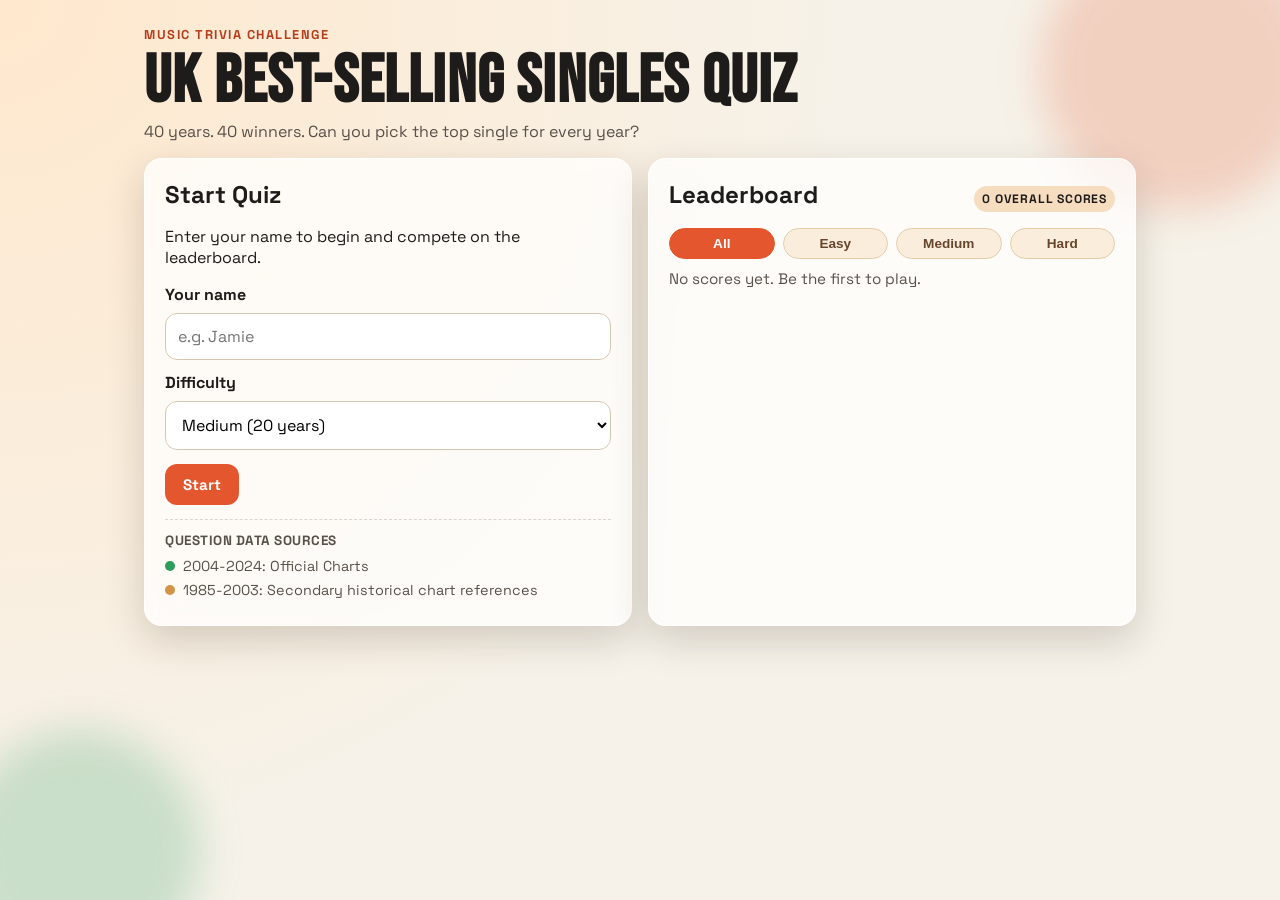
==== index.html @ 462d8816 "Initial UK singles quiz site" ====
<!DOCTYPE html>
<html lang="en">
<head>
  <meta charset="UTF-8">
  <meta name="viewport" content="width=device-width, initial-scale=1.0">
  <title>UK Singles Quiz</title>
  <link rel="preconnect" href="https://fonts.googleapis.com">
  <link rel="preconnect" href="https://fonts.gstatic.com" crossorigin>
  <link href="https://fonts.googleapis.com/css2?family=Bebas+Neue&family=Space+Grotesk:wght@400;500;700&display=swap" rel="stylesheet">
  <link rel="stylesheet" href="styles.css">
</head>
<body>
  <div class="bg-orb orb-a"></div>
  <div class="bg-orb orb-b"></div>

  <main class="app-shell">
    <section id="welcome-screen" class="panel active">
      <header class="hero">
        <p class="eyebrow">Music Trivia Challenge</p>
        <h1>UK Best-Selling Singles Quiz</h1>
        <p class="subtitle">40 years. 40 winners. Can you pick the top single for every year?</p>
      </header>

      <div class="welcome-grid">
        <article class="card start-card">
          <h2>Start Quiz</h2>
          <p>Enter your name to begin and compete on the leaderboard.</p>
          <form id="start-form" autocomplete="off">
            <label for="player-name">Your name</label>
            <input id="player-name" name="playerName" type="text" maxlength="24" placeholder="e.g. Jamie" required>
            <label for="difficulty-mode">Difficulty</label>
            <select id="difficulty-mode" name="difficultyMode" class="mode-select" required>
              <option value="easy">Easy (10 years)</option>
              <option value="medium" selected>Medium (20 years)</option>
              <option value="hard">Hard (40 years)</option>
            </select>
            <button type="submit" class="btn btn-primary">Start</button>
          </form>
          <div class="source-legend" aria-label="Dataset source legend">
            <p class="source-legend-title">Question Data Sources</p>
            <p class="source-legend-row"><span class="source-dot official"></span> 2004-2024: Official Charts</p>
            <p class="source-legend-row"><span class="source-dot secondary"></span> 1985-2003: Secondary historical chart references</p>
          </div>
        </article>

        <article class="card leaderboard-card">
          <div class="leaderboard-head">
            <h2>Leaderboard</h2>
            <span id="leaderboard-count" class="badge">0 scores</span>
          </div>
          <div class="mode-tabs" role="tablist" aria-label="Leaderboard difficulty">
            <button type="button" class="mode-tab active" data-mode="all" role="tab" aria-selected="true">All</button>
            <button type="button" class="mode-tab" data-mode="easy" role="tab" aria-selected="false">Easy</button>
            <button type="button" class="mode-tab" data-mode="medium" role="tab" aria-selected="false">Medium</button>
            <button type="button" class="mode-tab" data-mode="hard" role="tab" aria-selected="false">Hard</button>
          </div>
          <div id="leaderboard-empty" class="leaderboard-empty">No scores yet. Be the first to play.</div>
          <ol id="leaderboard-list" class="leaderboard-list" aria-live="polite"></ol>
        </article>
      </div>
    </section>

    <section id="quiz-screen" class="panel" aria-live="polite">
      <header class="quiz-head">
        <div>
          <p id="player-label" class="player-label"></p>
          <h2 id="question-title">Year</h2>
        </div>
        <div class="progress-wrap">
          <p id="progress-label">Question 1/40</p>
          <p id="score-label">Score: 0</p>
        </div>
      </header>

      <p class="question-prompt">Which single was the best-selling UK single this year?</p>
      <p id="question-source" class="question-source"></p>
      <div id="options-grid" class="options-grid"></div>

      <div class="quiz-controls">
        <button id="next-btn" class="btn btn-secondary" disabled>Next Year</button>
      </div>
    </section>

    <section id="result-screen" class="panel">
      <article class="card result-card">
        <p class="eyebrow">Final Score</p>
        <h2 id="result-title">Great run!</h2>
        <p id="result-score" class="result-score"></p>
        <p id="result-summary"></p>
        <div class="result-actions">
          <button id="play-again-btn" class="btn btn-primary">Play Again</button>
          <button id="home-btn" class="btn btn-secondary">Back to Welcome</button>
        </div>
      </article>
    </section>
  </main>

  <script src="data.js"></script>
  <script src="app.js"></script>
</body>
</html>
---- styles.css ----
:root {
  --bg-1: #f6f2e9;
  --bg-2: #ffe8cd;
  --ink: #1e1c1a;
  --ink-soft: #58514a;
  --card: rgba(255, 255, 255, 0.74);
  --card-edge: rgba(255, 255, 255, 0.85);
  --accent: #e4572e;
  --accent-deep: #b63d1c;
  --ok: #2a9d5b;
  --bad: #c53b28;
  --shadow: 0 14px 38px rgba(45, 28, 12, 0.18);
}

* {
  box-sizing: border-box;
}

body {
  margin: 0;
  font-family: "Space Grotesk", sans-serif;
  color: var(--ink);
  background: radial-gradient(circle at top left, var(--bg-2), var(--bg-1) 55%);
  min-height: 100vh;
  overflow-x: hidden;
}

.bg-orb {
  position: fixed;
  border-radius: 50%;
  filter: blur(20px);
  z-index: 0;
  pointer-events: none;
}

.orb-a {
  width: 280px;
  height: 280px;
  background: rgba(228, 87, 46, 0.22);
  top: -70px;
  right: -40px;
  animation: float-a 8s ease-in-out infinite;
}

.orb-b {
  width: 240px;
  height: 240px;
  background: rgba(42, 157, 91, 0.22);
  bottom: -70px;
  left: -40px;
  animation: float-b 10s ease-in-out infinite;
}

.app-shell {
  position: relative;
  z-index: 1;
  max-width: 1024px;
  margin: 0 auto;
  padding: 26px 16px 44px;
}

.panel {
  display: none;
  animation: rise-in 300ms ease;
}

.panel.active {
  display: block;
}

.hero h1 {
  margin: 8px 0 6px;
  font-family: "Bebas Neue", sans-serif;
  font-size: clamp(2.4rem, 7vw, 4.2rem);
  letter-spacing: 1.2px;
  line-height: 0.95;
}

.eyebrow {
  margin: 0;
  text-transform: uppercase;
  font-weight: 700;
  letter-spacing: 1.5px;
  color: var(--accent-deep);
  font-size: 0.8rem;
}

.subtitle {
  margin-top: 0;
  color: var(--ink-soft);
}

.welcome-grid {
  display: grid;
  grid-template-columns: 1fr 1fr;
  gap: 16px;
}

.card {
  background: var(--card);
  border: 1px solid var(--card-edge);
  border-radius: 18px;
  padding: 20px;
  box-shadow: var(--shadow);
  -webkit-backdrop-filter: blur(6px);
  backdrop-filter: blur(6px);
}

h2 {
  margin-top: 0;
  margin-bottom: 10px;
}

label {
  display: block;
  font-weight: 700;
  margin-bottom: 8px;
}

input[type="text"] {
  width: 100%;
  border: 1px solid #d8c7b0;
  border-radius: 12px;
  padding: 12px;
  font-size: 1rem;
  margin-bottom: 12px;
  font-family: inherit;
}

.mode-select {
  width: 100%;
  border: 1px solid #d8c7b0;
  border-radius: 12px;
  padding: 12px;
  font-size: 1rem;
  margin-bottom: 14px;
  font-family: inherit;
  background: #fff;
}

.source-legend {
  margin-top: 14px;
  padding-top: 12px;
  border-top: 1px dashed rgba(90, 75, 62, 0.22);
}

.source-legend-title {
  margin: 0 0 8px;
  font-size: 0.84rem;
  font-weight: 700;
  text-transform: uppercase;
  letter-spacing: 0.5px;
  color: var(--ink-soft);
}

.source-legend-row {
  margin: 0 0 6px;
  font-size: 0.9rem;
  color: var(--ink-soft);
  display: flex;
  align-items: center;
  gap: 8px;
}

.source-dot {
  width: 10px;
  height: 10px;
  border-radius: 50%;
  display: inline-block;
}

.source-dot.official {
  background: #2a9d5b;
}

.source-dot.secondary {
  background: #d29446;
}

.btn {
  border: none;
  border-radius: 12px;
  padding: 11px 18px;
  font-size: 0.95rem;
  font-weight: 700;
  font-family: inherit;
  cursor: pointer;
  transition: transform 120ms ease, filter 120ms ease;
}

.btn:hover {
  transform: translateY(-1px);
  filter: brightness(1.04);
}

.btn:disabled {
  opacity: 0.45;
  cursor: not-allowed;
  transform: none;
}

.btn-primary {
  background: var(--accent);
  color: #fff;
}

.btn-secondary {
  background: #d7c0a1;
  color: #2d241d;
}

.leaderboard-head {
  display: flex;
  justify-content: space-between;
  align-items: center;
  margin-bottom: 8px;
}

.badge {
  font-size: 0.76rem;
  font-weight: 700;
  text-transform: uppercase;
  letter-spacing: 0.8px;
  padding: 5px 8px;
  border-radius: 999px;
  background: #f6ddbf;
}

.leaderboard-list {
  margin: 0;
  padding-left: 20px;
  max-height: 360px;
  overflow: auto;
}

.mode-tabs {
  display: grid;
  grid-template-columns: repeat(4, 1fr);
  gap: 8px;
  margin-bottom: 10px;
}

.mode-tab {
  border: 1px solid #e3cda9;
  background: #faeddb;
  color: #67462d;
  border-radius: 999px;
  padding: 7px 8px;
  font-size: 0.85rem;
  font-weight: 700;
  cursor: pointer;
}

.mode-tab.active {
  background: var(--accent);
  color: #fff;
  border-color: var(--accent);
}

.leaderboard-list li {
  padding: 8px 4px;
  border-bottom: 1px dashed rgba(90, 75, 62, 0.22);
  display: flex;
  justify-content: space-between;
  gap: 8px;
}

.lb-name {
  font-weight: 700;
}

.lb-meta {
  color: var(--ink-soft);
  font-size: 0.88rem;
}

.leaderboard-empty {
  color: var(--ink-soft);
  font-size: 0.95rem;
}

.quiz-head {
  display: flex;
  justify-content: space-between;
  gap: 12px;
  align-items: flex-start;
}

.player-label {
  margin: 0;
  font-size: 0.88rem;
  color: var(--ink-soft);
}

.progress-wrap p {
  margin: 0;
  text-align: right;
}

#question-title {
  margin-top: 6px;
  font-family: "Bebas Neue", sans-serif;
  letter-spacing: 1px;
  font-size: clamp(2rem, 5vw, 3rem);
  line-height: 0.95;
}

.question-prompt {
  margin-top: 0;
  color: var(--ink-soft);
}

.question-source {
  display: inline-block;
  margin: 0 0 14px;
  padding: 6px 10px;
  border-radius: 999px;
  font-size: 0.78rem;
  font-weight: 700;
  letter-spacing: 0.4px;
  text-transform: uppercase;
}

.question-source.official {
  background: #dff5e8;
  color: #1f6f43;
}

.question-source.secondary {
  background: #f8ead7;
  color: #835723;
}

.options-grid {
  display: grid;
  grid-template-columns: repeat(2, 1fr);
  gap: 12px;
}

.option-btn {
  appearance: none;
  border: 1px solid #e8d5be;
  background: #fff;
  border-radius: 14px;
  padding: 0;
  text-align: left;
  cursor: pointer;
  overflow: hidden;
  box-shadow: 0 6px 18px rgba(62, 43, 26, 0.08);
  transition: transform 120ms ease, box-shadow 120ms ease;
}

.option-btn:hover {
  transform: translateY(-2px);
  box-shadow: 0 10px 22px rgba(62, 43, 26, 0.14);
}

.option-btn:disabled {
  cursor: default;
}

.option-cover {
  width: 100%;
  aspect-ratio: 1 / 1;
  object-fit: cover;
  display: block;
  background: linear-gradient(145deg, #eadcc8, #fdf7ee);
}

.option-body {
  padding: 10px 12px 12px;
}

.option-title {
  margin: 0 0 4px;
  font-weight: 700;
}

.option-artist {
  margin: 0;
  color: var(--ink-soft);
  font-size: 0.9rem;
}

.option-btn.correct {
  border-color: var(--ok);
  box-shadow: 0 0 0 2px rgba(42, 157, 91, 0.2);
}

.option-btn.wrong {
  border-color: var(--bad);
  box-shadow: 0 0 0 2px rgba(197, 59, 40, 0.16);
}

.quiz-controls {
  margin-top: 16px;
  display: flex;
  justify-content: flex-end;
}

.result-card {
  text-align: center;
}

.result-score {
  font-family: "Bebas Neue", sans-serif;
  font-size: clamp(2rem, 7vw, 4rem);
  margin: 8px 0;
  color: var(--accent-deep);
}

.result-actions {
  display: flex;
  justify-content: center;
  gap: 10px;
  flex-wrap: wrap;
}

@keyframes rise-in {
  from {
    opacity: 0;
    transform: translateY(10px);
  }
  to {
    opacity: 1;
    transform: translateY(0);
  }
}

@keyframes float-a {
  0%, 100% { transform: translateY(0); }
  50% { transform: translateY(18px); }
}

@keyframes float-b {
  0%, 100% { transform: translateY(0); }
  50% { transform: translateY(-14px); }
}

@media (max-width: 840px) {
  .welcome-grid {
    grid-template-columns: 1fr;
  }

  .options-grid {
    grid-template-columns: 1fr;
  }

  .quiz-head {
    flex-direction: column;
  }

  .progress-wrap p {
    text-align: left;
  }
}
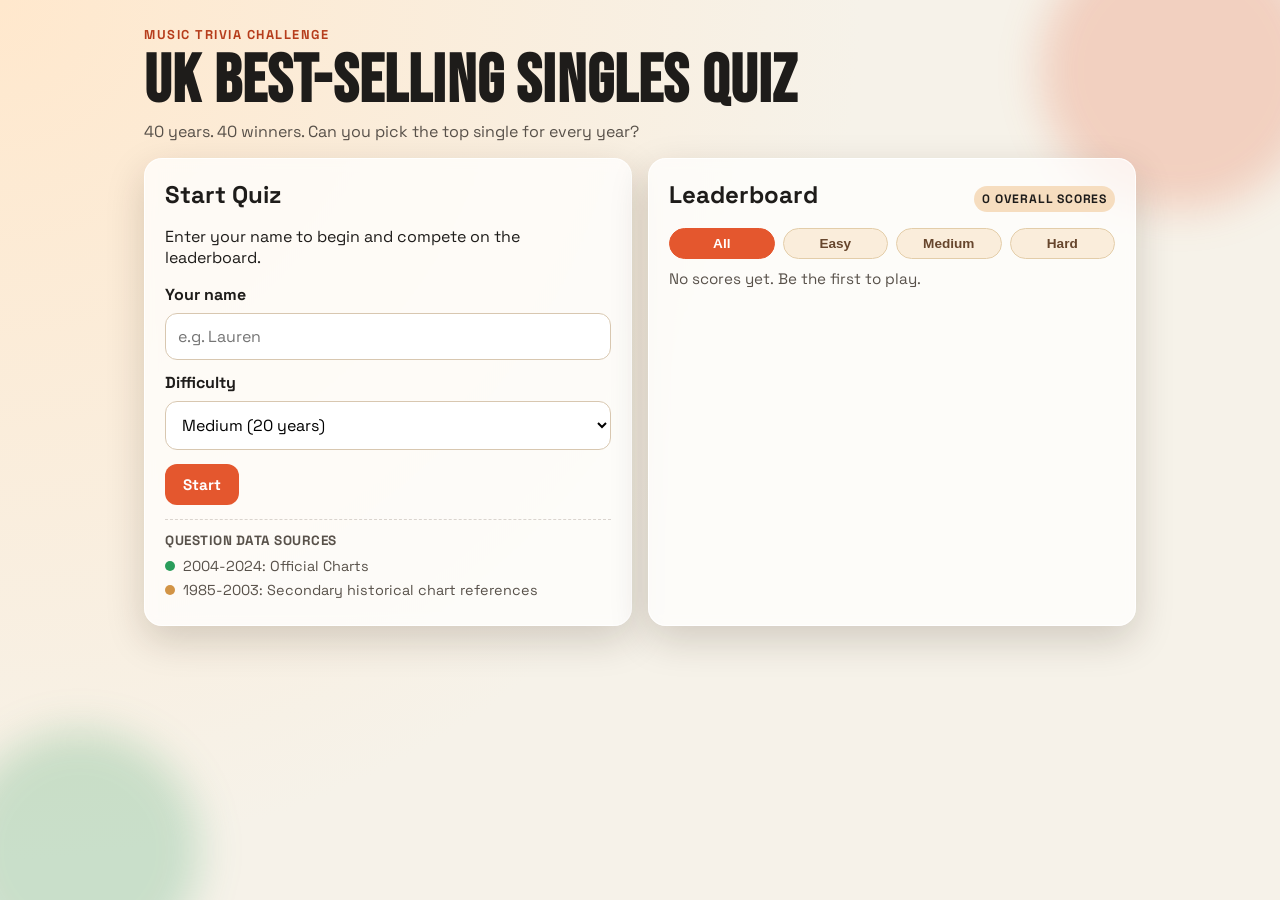
==== commit 21b21a1c: "Add files via upload" ====
--- a/index.html
+++ b/index.html
@@ -1,101 +1,99 @@
-<!DOCTYPE html>
-<html lang="en">
-<head>
-  <meta charset="UTF-8">
-  <meta name="viewport" content="width=device-width, initial-scale=1.0">
-  <title>UK Singles Quiz</title>
-  <link rel="preconnect" href="https://fonts.googleapis.com">
-  <link rel="preconnect" href="https://fonts.gstatic.com" crossorigin>
-  <link href="https://fonts.googleapis.com/css2?family=Bebas+Neue&family=Space+Grotesk:wght@400;500;700&display=swap" rel="stylesheet">
-  <link rel="stylesheet" href="styles.css">
-</head>
-<body>
-  <div class="bg-orb orb-a"></div>
-  <div class="bg-orb orb-b"></div>
-
-  <main class="app-shell">
-    <section id="welcome-screen" class="panel active">
-      <header class="hero">
-        <p class="eyebrow">Music Trivia Challenge</p>
-        <h1>UK Best-Selling Singles Quiz</h1>
-        <p class="subtitle">40 years. 40 winners. Can you pick the top single for every year?</p>
-      </header>
-
-      <div class="welcome-grid">
-        <article class="card start-card">
-          <h2>Start Quiz</h2>
-          <p>Enter your name to begin and compete on the leaderboard.</p>
-          <form id="start-form" autocomplete="off">
-            <label for="player-name">Your name</label>
-            <input id="player-name" name="playerName" type="text" maxlength="24" placeholder="e.g. Jamie" required>
-            <label for="difficulty-mode">Difficulty</label>
-            <select id="difficulty-mode" name="difficultyMode" class="mode-select" required>
-              <option value="easy">Easy (10 years)</option>
-              <option value="medium" selected>Medium (20 years)</option>
-              <option value="hard">Hard (40 years)</option>
-            </select>
-            <button type="submit" class="btn btn-primary">Start</button>
-          </form>
-          <div class="source-legend" aria-label="Dataset source legend">
-            <p class="source-legend-title">Question Data Sources</p>
-            <p class="source-legend-row"><span class="source-dot official"></span> 2004-2024: Official Charts</p>
-            <p class="source-legend-row"><span class="source-dot secondary"></span> 1985-2003: Secondary historical chart references</p>
-          </div>
-        </article>
-
-        <article class="card leaderboard-card">
-          <div class="leaderboard-head">
-            <h2>Leaderboard</h2>
-            <span id="leaderboard-count" class="badge">0 scores</span>
-          </div>
-          <div class="mode-tabs" role="tablist" aria-label="Leaderboard difficulty">
-            <button type="button" class="mode-tab active" data-mode="all" role="tab" aria-selected="true">All</button>
-            <button type="button" class="mode-tab" data-mode="easy" role="tab" aria-selected="false">Easy</button>
-            <button type="button" class="mode-tab" data-mode="medium" role="tab" aria-selected="false">Medium</button>
-            <button type="button" class="mode-tab" data-mode="hard" role="tab" aria-selected="false">Hard</button>
-          </div>
-          <div id="leaderboard-empty" class="leaderboard-empty">No scores yet. Be the first to play.</div>
-          <ol id="leaderboard-list" class="leaderboard-list" aria-live="polite"></ol>
-        </article>
-      </div>
-    </section>
-
-    <section id="quiz-screen" class="panel" aria-live="polite">
-      <header class="quiz-head">
-        <div>
-          <p id="player-label" class="player-label"></p>
-          <h2 id="question-title">Year</h2>
-        </div>
-        <div class="progress-wrap">
-          <p id="progress-label">Question 1/40</p>
-          <p id="score-label">Score: 0</p>
-        </div>
-      </header>
-
-      <p class="question-prompt">Which single was the best-selling UK single this year?</p>
-      <p id="question-source" class="question-source"></p>
-      <div id="options-grid" class="options-grid"></div>
-
-      <div class="quiz-controls">
-        <button id="next-btn" class="btn btn-secondary" disabled>Next Year</button>
-      </div>
-    </section>
-
-    <section id="result-screen" class="panel">
-      <article class="card result-card">
-        <p class="eyebrow">Final Score</p>
-        <h2 id="result-title">Great run!</h2>
-        <p id="result-score" class="result-score"></p>
-        <p id="result-summary"></p>
-        <div class="result-actions">
-          <button id="play-again-btn" class="btn btn-primary">Play Again</button>
-          <button id="home-btn" class="btn btn-secondary">Back to Welcome</button>
-        </div>
-      </article>
-    </section>
-  </main>
-
-  <script src="data.js"></script>
-  <script src="app.js"></script>
-</body>
-</html>
+<!DOCTYPE html>
+<html lang="en">
+<head>
+  <meta charset="UTF-8">
+  <meta name="viewport" content="width=device-width, initial-scale=1.0">
+  <title>UK Singles Quiz</title>
+  <link rel="preconnect" href="https://fonts.googleapis.com">
+  <link rel="preconnect" href="https://fonts.gstatic.com" crossorigin>
+  <link href="https://fonts.googleapis.com/css2?family=Bebas+Neue&family=Space+Grotesk:wght@400;500;700&display=swap" rel="stylesheet">
+  <link rel="stylesheet" href="styles.css">
+</head>
+<body>
+  <div class="bg-orb orb-a"></div>
+  <div class="bg-orb orb-b"></div>
+
+  <main class="app-shell">
+    <section id="welcome-screen" class="panel active">
+      <header class="hero">
+        <p class="eyebrow">Music Trivia Challenge</p>
+        <h1>UK Best-Selling Singles Quiz</h1>
+        <p class="subtitle">40 years. 40 winners. Can you pick the top single for every year?</p>
+      </header>
+
+      <div class="welcome-grid">
+        <article class="card start-card">
+          <h2>Start Quiz</h2>
+          <p>Enter your name to begin and compete on the leaderboard.</p>
+          <form id="start-form" autocomplete="off">
+            <label for="player-name">Your name</label>
+            <input id="player-name" name="playerName" type="text" maxlength="24" placeholder="e.g. Lauren" required>
+            <label for="difficulty-mode">Difficulty</label>
+            <select id="difficulty-mode" name="difficultyMode" class="mode-select" required>
+              <option value="easy">Easy (10 years)</option>
+              <option value="medium" selected>Medium (20 years)</option>
+              <option value="hard">Hard (40 years)</option>
+            </select>
+            <button type="submit" class="btn btn-primary">Start</button>
+          </form>
+          <div class="source-legend" aria-label="Dataset source legend">
+            <p class="source-legend-title">Question Data Sources</p>
+            <p class="source-legend-row"><span class="source-dot official"></span> 2004-2024: Official Charts</p>
+            <p class="source-legend-row"><span class="source-dot secondary"></span> 1985-2003: Secondary historical chart references</p>
+          </div>
+        </article>
+
+        <article class="card leaderboard-card">
+          <div class="leaderboard-head">
+            <h2>Leaderboard</h2>
+            <span id="leaderboard-count" class="badge">0 scores</span>
+          </div>
+          <div class="mode-tabs" role="tablist" aria-label="Leaderboard difficulty">
+            <button type="button" class="mode-tab active" data-mode="all" role="tab" aria-selected="true">All</button>
+            <button type="button" class="mode-tab" data-mode="easy" role="tab" aria-selected="false">Easy</button>
+            <button type="button" class="mode-tab" data-mode="medium" role="tab" aria-selected="false">Medium</button>
+            <button type="button" class="mode-tab" data-mode="hard" role="tab" aria-selected="false">Hard</button>
+          </div>
+          <div id="leaderboard-empty" class="leaderboard-empty">No scores yet. Be the first to play.</div>
+          <ol id="leaderboard-list" class="leaderboard-list" aria-live="polite"></ol>
+        </article>
+      </div>
+    </section>
+
+    <section id="quiz-screen" class="panel" aria-live="polite">
+      <header class="quiz-head">
+        <p id="player-label" class="player-label"></p>
+        <p id="progress-label" class="progress-label">Question 1/40</p>
+      </header>
+
+      <div class="year-block">
+        <h2 id="question-title">Year</h2>
+        <div class="news-panel">
+          <span class="news-label">Headline</span>
+          <p id="question-news" class="question-news"></p>
+        </div>
+      </div>
+
+      <p class="question-prompt">Which single was the best-selling UK single this year?</p>
+      <p id="question-source" class="question-source"></p>
+      <div id="options-grid" class="options-grid"></div>
+    </section>
+
+    <section id="result-screen" class="panel">
+      <article class="card result-card">
+        <p class="eyebrow">Final Score</p>
+        <h2 id="result-title">Great run!</h2>
+        <p id="result-score" class="result-score"></p>
+        <p id="result-summary"></p>
+        <div class="result-actions">
+          <button id="play-again-btn" class="btn btn-primary">Play Again</button>
+          <button id="home-btn" class="btn btn-secondary">View Leaderboard</button>
+        </div>
+      </article>
+    </section>
+  </main>
+
+  <script src="data.js"></script>
+  <script src="app.js"></script>
+</body>
+</html>
--- a/styles.css
+++ b/styles.css
@@ -1,456 +1,501 @@
-:root {
-  --bg-1: #f6f2e9;
-  --bg-2: #ffe8cd;
-  --ink: #1e1c1a;
-  --ink-soft: #58514a;
-  --card: rgba(255, 255, 255, 0.74);
-  --card-edge: rgba(255, 255, 255, 0.85);
-  --accent: #e4572e;
-  --accent-deep: #b63d1c;
-  --ok: #2a9d5b;
-  --bad: #c53b28;
-  --shadow: 0 14px 38px rgba(45, 28, 12, 0.18);
-}
-
-* {
-  box-sizing: border-box;
-}
-
-body {
-  margin: 0;
-  font-family: "Space Grotesk", sans-serif;
-  color: var(--ink);
-  background: radial-gradient(circle at top left, var(--bg-2), var(--bg-1) 55%);
-  min-height: 100vh;
-  overflow-x: hidden;
-}
-
-.bg-orb {
-  position: fixed;
-  border-radius: 50%;
-  filter: blur(20px);
-  z-index: 0;
-  pointer-events: none;
-}
-
-.orb-a {
-  width: 280px;
-  height: 280px;
-  background: rgba(228, 87, 46, 0.22);
-  top: -70px;
-  right: -40px;
-  animation: float-a 8s ease-in-out infinite;
-}
-
-.orb-b {
-  width: 240px;
-  height: 240px;
-  background: rgba(42, 157, 91, 0.22);
-  bottom: -70px;
-  left: -40px;
-  animation: float-b 10s ease-in-out infinite;
-}
-
-.app-shell {
-  position: relative;
-  z-index: 1;
-  max-width: 1024px;
-  margin: 0 auto;
-  padding: 26px 16px 44px;
-}
-
-.panel {
-  display: none;
-  animation: rise-in 300ms ease;
-}
-
-.panel.active {
-  display: block;
-}
-
-.hero h1 {
-  margin: 8px 0 6px;
-  font-family: "Bebas Neue", sans-serif;
-  font-size: clamp(2.4rem, 7vw, 4.2rem);
-  letter-spacing: 1.2px;
-  line-height: 0.95;
-}
-
-.eyebrow {
-  margin: 0;
-  text-transform: uppercase;
-  font-weight: 700;
-  letter-spacing: 1.5px;
-  color: var(--accent-deep);
-  font-size: 0.8rem;
-}
-
-.subtitle {
-  margin-top: 0;
-  color: var(--ink-soft);
-}
-
-.welcome-grid {
-  display: grid;
-  grid-template-columns: 1fr 1fr;
-  gap: 16px;
-}
-
-.card {
-  background: var(--card);
-  border: 1px solid var(--card-edge);
-  border-radius: 18px;
-  padding: 20px;
-  box-shadow: var(--shadow);
-  -webkit-backdrop-filter: blur(6px);
-  backdrop-filter: blur(6px);
-}
-
-h2 {
-  margin-top: 0;
-  margin-bottom: 10px;
-}
-
-label {
-  display: block;
-  font-weight: 700;
-  margin-bottom: 8px;
-}
-
-input[type="text"] {
-  width: 100%;
-  border: 1px solid #d8c7b0;
-  border-radius: 12px;
-  padding: 12px;
-  font-size: 1rem;
-  margin-bottom: 12px;
-  font-family: inherit;
-}
-
-.mode-select {
-  width: 100%;
-  border: 1px solid #d8c7b0;
-  border-radius: 12px;
-  padding: 12px;
-  font-size: 1rem;
-  margin-bottom: 14px;
-  font-family: inherit;
-  background: #fff;
-}
-
-.source-legend {
-  margin-top: 14px;
-  padding-top: 12px;
-  border-top: 1px dashed rgba(90, 75, 62, 0.22);
-}
-
-.source-legend-title {
-  margin: 0 0 8px;
-  font-size: 0.84rem;
-  font-weight: 700;
-  text-transform: uppercase;
-  letter-spacing: 0.5px;
-  color: var(--ink-soft);
-}
-
-.source-legend-row {
-  margin: 0 0 6px;
-  font-size: 0.9rem;
-  color: var(--ink-soft);
-  display: flex;
-  align-items: center;
-  gap: 8px;
-}
-
-.source-dot {
-  width: 10px;
-  height: 10px;
-  border-radius: 50%;
-  display: inline-block;
-}
-
-.source-dot.official {
-  background: #2a9d5b;
-}
-
-.source-dot.secondary {
-  background: #d29446;
-}
-
-.btn {
-  border: none;
-  border-radius: 12px;
-  padding: 11px 18px;
-  font-size: 0.95rem;
-  font-weight: 700;
-  font-family: inherit;
-  cursor: pointer;
-  transition: transform 120ms ease, filter 120ms ease;
-}
-
-.btn:hover {
-  transform: translateY(-1px);
-  filter: brightness(1.04);
-}
-
-.btn:disabled {
-  opacity: 0.45;
-  cursor: not-allowed;
-  transform: none;
-}
-
-.btn-primary {
-  background: var(--accent);
-  color: #fff;
-}
-
-.btn-secondary {
-  background: #d7c0a1;
-  color: #2d241d;
-}
-
-.leaderboard-head {
-  display: flex;
-  justify-content: space-between;
-  align-items: center;
-  margin-bottom: 8px;
-}
-
-.badge {
-  font-size: 0.76rem;
-  font-weight: 700;
-  text-transform: uppercase;
-  letter-spacing: 0.8px;
-  padding: 5px 8px;
-  border-radius: 999px;
-  background: #f6ddbf;
-}
-
-.leaderboard-list {
-  margin: 0;
-  padding-left: 20px;
-  max-height: 360px;
-  overflow: auto;
-}
-
-.mode-tabs {
-  display: grid;
-  grid-template-columns: repeat(4, 1fr);
-  gap: 8px;
-  margin-bottom: 10px;
-}
-
-.mode-tab {
-  border: 1px solid #e3cda9;
-  background: #faeddb;
-  color: #67462d;
-  border-radius: 999px;
-  padding: 7px 8px;
-  font-size: 0.85rem;
-  font-weight: 700;
-  cursor: pointer;
-}
-
-.mode-tab.active {
-  background: var(--accent);
-  color: #fff;
-  border-color: var(--accent);
-}
-
-.leaderboard-list li {
-  padding: 8px 4px;
-  border-bottom: 1px dashed rgba(90, 75, 62, 0.22);
-  display: flex;
-  justify-content: space-between;
-  gap: 8px;
-}
-
-.lb-name {
-  font-weight: 700;
-}
-
-.lb-meta {
-  color: var(--ink-soft);
-  font-size: 0.88rem;
-}
-
-.leaderboard-empty {
-  color: var(--ink-soft);
-  font-size: 0.95rem;
-}
-
-.quiz-head {
-  display: flex;
-  justify-content: space-between;
-  gap: 12px;
-  align-items: flex-start;
-}
-
-.player-label {
-  margin: 0;
-  font-size: 0.88rem;
-  color: var(--ink-soft);
-}
-
-.progress-wrap p {
-  margin: 0;
-  text-align: right;
-}
-
-#question-title {
-  margin-top: 6px;
-  font-family: "Bebas Neue", sans-serif;
-  letter-spacing: 1px;
-  font-size: clamp(2rem, 5vw, 3rem);
-  line-height: 0.95;
-}
-
-.question-prompt {
-  margin-top: 0;
-  color: var(--ink-soft);
-}
-
-.question-source {
-  display: inline-block;
-  margin: 0 0 14px;
-  padding: 6px 10px;
-  border-radius: 999px;
-  font-size: 0.78rem;
-  font-weight: 700;
-  letter-spacing: 0.4px;
-  text-transform: uppercase;
-}
-
-.question-source.official {
-  background: #dff5e8;
-  color: #1f6f43;
-}
-
-.question-source.secondary {
-  background: #f8ead7;
-  color: #835723;
-}
-
-.options-grid {
-  display: grid;
-  grid-template-columns: repeat(2, 1fr);
-  gap: 12px;
-}
-
-.option-btn {
-  appearance: none;
-  border: 1px solid #e8d5be;
-  background: #fff;
-  border-radius: 14px;
-  padding: 0;
-  text-align: left;
-  cursor: pointer;
-  overflow: hidden;
-  box-shadow: 0 6px 18px rgba(62, 43, 26, 0.08);
-  transition: transform 120ms ease, box-shadow 120ms ease;
-}
-
-.option-btn:hover {
-  transform: translateY(-2px);
-  box-shadow: 0 10px 22px rgba(62, 43, 26, 0.14);
-}
-
-.option-btn:disabled {
-  cursor: default;
-}
-
-.option-cover {
-  width: 100%;
-  aspect-ratio: 1 / 1;
-  object-fit: cover;
-  display: block;
-  background: linear-gradient(145deg, #eadcc8, #fdf7ee);
-}
-
-.option-body {
-  padding: 10px 12px 12px;
-}
-
-.option-title {
-  margin: 0 0 4px;
-  font-weight: 700;
-}
-
-.option-artist {
-  margin: 0;
-  color: var(--ink-soft);
-  font-size: 0.9rem;
-}
-
-.option-btn.correct {
-  border-color: var(--ok);
-  box-shadow: 0 0 0 2px rgba(42, 157, 91, 0.2);
-}
-
-.option-btn.wrong {
-  border-color: var(--bad);
-  box-shadow: 0 0 0 2px rgba(197, 59, 40, 0.16);
-}
-
-.quiz-controls {
-  margin-top: 16px;
-  display: flex;
-  justify-content: flex-end;
-}
-
-.result-card {
-  text-align: center;
-}
-
-.result-score {
-  font-family: "Bebas Neue", sans-serif;
-  font-size: clamp(2rem, 7vw, 4rem);
-  margin: 8px 0;
-  color: var(--accent-deep);
-}
-
-.result-actions {
-  display: flex;
-  justify-content: center;
-  gap: 10px;
-  flex-wrap: wrap;
-}
-
-@keyframes rise-in {
-  from {
-    opacity: 0;
-    transform: translateY(10px);
-  }
-  to {
-    opacity: 1;
-    transform: translateY(0);
-  }
-}
-
-@keyframes float-a {
-  0%, 100% { transform: translateY(0); }
-  50% { transform: translateY(18px); }
-}
-
-@keyframes float-b {
-  0%, 100% { transform: translateY(0); }
-  50% { transform: translateY(-14px); }
-}
-
-@media (max-width: 840px) {
-  .welcome-grid {
-    grid-template-columns: 1fr;
-  }
-
-  .options-grid {
-    grid-template-columns: 1fr;
-  }
-
-  .quiz-head {
-    flex-direction: column;
-  }
-
-  .progress-wrap p {
-    text-align: left;
-  }
-}
+:root {
+  --bg-1: #f6f2e9;
+  --bg-2: #ffe8cd;
+  --ink: #1e1c1a;
+  --ink-soft: #58514a;
+  --card: rgba(255, 255, 255, 0.74);
+  --card-edge: rgba(255, 255, 255, 0.85);
+  --accent: #e4572e;
+  --accent-deep: #b63d1c;
+  --ok: #2a9d5b;
+  --bad: #c53b28;
+  --shadow: 0 14px 38px rgba(45, 28, 12, 0.18);
+}
+
+* {
+  box-sizing: border-box;
+}
+
+body {
+  margin: 0;
+  font-family: "Space Grotesk", sans-serif;
+  color: var(--ink);
+  background: radial-gradient(circle at top left, var(--bg-2), var(--bg-1) 55%);
+  min-height: 100vh;
+  overflow-x: hidden;
+}
+
+.bg-orb {
+  position: fixed;
+  border-radius: 50%;
+  filter: blur(20px);
+  z-index: 0;
+  pointer-events: none;
+}
+
+.orb-a {
+  width: 280px;
+  height: 280px;
+  background: rgba(228, 87, 46, 0.22);
+  top: -70px;
+  right: -40px;
+  animation: float-a 8s ease-in-out infinite;
+}
+
+.orb-b {
+  width: 240px;
+  height: 240px;
+  background: rgba(42, 157, 91, 0.22);
+  bottom: -70px;
+  left: -40px;
+  animation: float-b 10s ease-in-out infinite;
+}
+
+.app-shell {
+  position: relative;
+  z-index: 1;
+  max-width: 1024px;
+  margin: 0 auto;
+  padding: 26px 16px 44px;
+}
+
+.panel {
+  display: none;
+  animation: rise-in 300ms ease;
+}
+
+.panel.active {
+  display: block;
+}
+
+.hero h1 {
+  margin: 8px 0 6px;
+  font-family: "Bebas Neue", sans-serif;
+  font-size: clamp(2.4rem, 7vw, 4.2rem);
+  letter-spacing: 1.2px;
+  line-height: 0.95;
+}
+
+.eyebrow {
+  margin: 0;
+  text-transform: uppercase;
+  font-weight: 700;
+  letter-spacing: 1.5px;
+  color: var(--accent-deep);
+  font-size: 0.8rem;
+}
+
+.subtitle {
+  margin-top: 0;
+  color: var(--ink-soft);
+}
+
+.welcome-grid {
+  display: grid;
+  grid-template-columns: 1fr 1fr;
+  gap: 16px;
+}
+
+.card {
+  background: var(--card);
+  border: 1px solid var(--card-edge);
+  border-radius: 18px;
+  padding: 20px;
+  box-shadow: var(--shadow);
+  -webkit-backdrop-filter: blur(6px);
+  backdrop-filter: blur(6px);
+}
+
+h2 {
+  margin-top: 0;
+  margin-bottom: 10px;
+}
+
+label {
+  display: block;
+  font-weight: 700;
+  margin-bottom: 8px;
+}
+
+input[type="text"] {
+  width: 100%;
+  border: 1px solid #d8c7b0;
+  border-radius: 12px;
+  padding: 12px;
+  font-size: 1rem;
+  margin-bottom: 12px;
+  font-family: inherit;
+}
+
+.mode-select {
+  width: 100%;
+  border: 1px solid #d8c7b0;
+  border-radius: 12px;
+  padding: 12px;
+  font-size: 1rem;
+  margin-bottom: 14px;
+  font-family: inherit;
+  background: #fff;
+}
+
+.source-legend {
+  margin-top: 14px;
+  padding-top: 12px;
+  border-top: 1px dashed rgba(90, 75, 62, 0.22);
+}
+
+.source-legend-title {
+  margin: 0 0 8px;
+  font-size: 0.84rem;
+  font-weight: 700;
+  text-transform: uppercase;
+  letter-spacing: 0.5px;
+  color: var(--ink-soft);
+}
+
+.source-legend-row {
+  margin: 0 0 6px;
+  font-size: 0.9rem;
+  color: var(--ink-soft);
+  display: flex;
+  align-items: center;
+  gap: 8px;
+}
+
+.source-dot {
+  width: 10px;
+  height: 10px;
+  border-radius: 50%;
+  display: inline-block;
+}
+
+.source-dot.official {
+  background: #2a9d5b;
+}
+
+.source-dot.secondary {
+  background: #d29446;
+}
+
+.btn {
+  border: none;
+  border-radius: 12px;
+  padding: 11px 18px;
+  font-size: 0.95rem;
+  font-weight: 700;
+  font-family: inherit;
+  cursor: pointer;
+  transition: transform 120ms ease, filter 120ms ease;
+}
+
+.btn:hover {
+  transform: translateY(-1px);
+  filter: brightness(1.04);
+}
+
+.btn:disabled {
+  opacity: 0.45;
+  cursor: not-allowed;
+  transform: none;
+}
+
+.btn-primary {
+  background: var(--accent);
+  color: #fff;
+}
+
+.btn-secondary {
+  background: #d7c0a1;
+  color: #2d241d;
+}
+
+.leaderboard-head {
+  display: flex;
+  justify-content: space-between;
+  align-items: center;
+  margin-bottom: 8px;
+}
+
+.badge {
+  font-size: 0.76rem;
+  font-weight: 700;
+  text-transform: uppercase;
+  letter-spacing: 0.8px;
+  padding: 5px 8px;
+  border-radius: 999px;
+  background: #f6ddbf;
+}
+
+.leaderboard-list {
+  margin: 0;
+  padding-left: 20px;
+  max-height: 360px;
+  overflow: auto;
+}
+
+.mode-tabs {
+  display: grid;
+  grid-template-columns: repeat(4, 1fr);
+  gap: 8px;
+  margin-bottom: 10px;
+}
+
+.mode-tab {
+  border: 1px solid #e3cda9;
+  background: #faeddb;
+  color: #67462d;
+  border-radius: 999px;
+  padding: 7px 8px;
+  font-size: 0.85rem;
+  font-weight: 700;
+  cursor: pointer;
+}
+
+.mode-tab.active {
+  background: var(--accent);
+  color: #fff;
+  border-color: var(--accent);
+}
+
+.leaderboard-list li {
+  padding: 8px 4px;
+  border-bottom: 1px dashed rgba(90, 75, 62, 0.22);
+  display: flex;
+  justify-content: space-between;
+  gap: 8px;
+}
+
+.lb-name {
+  font-weight: 700;
+}
+
+.lb-meta {
+  color: var(--ink-soft);
+  font-size: 0.88rem;
+}
+
+.leaderboard-empty {
+  color: var(--ink-soft);
+  font-size: 0.95rem;
+}
+
+.quiz-head {
+  display: flex;
+  justify-content: space-between;
+  align-items: baseline;
+  gap: 12px;
+  margin-bottom: 4px;
+}
+
+.player-label {
+  margin: 0;
+  font-size: 0.88rem;
+  color: var(--ink-soft);
+}
+
+.progress-label {
+  margin: 0;
+  font-size: 0.88rem;
+  font-weight: 700;
+  color: var(--ink-soft);
+  white-space: nowrap;
+}
+
+.year-block {
+  margin: 8px 0 12px;
+}
+
+#question-title {
+  margin: 0 0 6px;
+  font-family: "Bebas Neue", sans-serif;
+  letter-spacing: 2px;
+  font-size: clamp(4rem, 14vw, 7rem);
+  line-height: 0.9;
+  color: var(--accent-deep);
+}
+
+.news-panel {
+  background: var(--card);
+  border: 1px solid var(--card-edge);
+  border-radius: 12px;
+  padding: 10px 14px 12px;
+  box-shadow: 0 4px 14px rgba(45, 28, 12, 0.1);
+  -webkit-backdrop-filter: blur(6px);
+  backdrop-filter: blur(6px);
+  margin-bottom: 4px;
+}
+
+.news-label {
+  display: block;
+  font-weight: 700;
+  font-size: 0.7rem;
+  text-transform: uppercase;
+  letter-spacing: 1.5px;
+  color: var(--accent-deep);
+  margin-bottom: 4px;
+}
+
+.question-news {
+  margin: 0;
+  font-size: 0.95rem;
+  font-style: italic;
+  color: var(--ink);
+  line-height: 1.4;
+}
+
+.question-prompt {
+  margin-top: 0;
+  color: var(--ink-soft);
+}
+
+.question-source {
+  display: inline-block;
+  margin: 0 0 14px;
+  padding: 6px 10px;
+  border-radius: 999px;
+  font-size: 0.78rem;
+  font-weight: 700;
+  letter-spacing: 0.4px;
+  text-transform: uppercase;
+}
+
+.question-source.official {
+  background: #dff5e8;
+  color: #1f6f43;
+}
+
+.question-source.secondary {
+  background: #f8ead7;
+  color: #835723;
+}
+
+.options-grid {
+  display: grid;
+  grid-template-columns: repeat(2, 1fr);
+  gap: 12px;
+}
+
+.option-btn {
+  appearance: none;
+  border: 1px solid #e8d5be;
+  background: #fff;
+  border-radius: 14px;
+  padding: 0;
+  text-align: left;
+  cursor: pointer;
+  overflow: hidden;
+  display: flex;
+  align-items: stretch;
+  box-shadow: 0 6px 18px rgba(62, 43, 26, 0.08);
+  transition: transform 120ms ease, box-shadow 120ms ease;
+}
+
+.option-btn:hover {
+  transform: translateY(-2px);
+  box-shadow: 0 10px 22px rgba(62, 43, 26, 0.14);
+}
+
+.option-btn:disabled {
+  cursor: default;
+}
+
+.option-cover {
+  width: 92px;
+  min-width: 92px;
+  height: 92px;
+  object-fit: cover;
+  display: block;
+  flex-shrink: 0;
+  background: linear-gradient(145deg, #eadcc8, #fdf7ee);
+}
+
+.option-body {
+  padding: 12px 16px;
+  display: flex;
+  flex-direction: column;
+  justify-content: center;
+  flex: 1;
+  min-width: 0;
+}
+
+.option-title {
+  margin: 0 0 5px;
+  font-weight: 700;
+  font-size: 1.1rem;
+  line-height: 1.25;
+}
+
+.option-artist {
+  margin: 0;
+  color: var(--ink-soft);
+  font-size: 1rem;
+  line-height: 1.3;
+}
+
+.option-btn.correct {
+  border-color: var(--ok);
+  box-shadow: 0 0 0 2px rgba(42, 157, 91, 0.2);
+}
+
+.option-btn.wrong {
+  border-color: var(--bad);
+  box-shadow: 0 0 0 2px rgba(197, 59, 40, 0.16);
+}
+
+
+.result-card {
+  text-align: center;
+}
+
+.result-score {
+  font-family: "Bebas Neue", sans-serif;
+  font-size: clamp(2rem, 7vw, 4rem);
+  margin: 8px 0;
+  color: var(--accent-deep);
+}
+
+.result-actions {
+  display: flex;
+  justify-content: center;
+  gap: 10px;
+  flex-wrap: wrap;
+}
+
+@keyframes rise-in {
+  from {
+    opacity: 0;
+    transform: translateY(10px);
+  }
+  to {
+    opacity: 1;
+    transform: translateY(0);
+  }
+}
+
+@keyframes float-a {
+  0%, 100% { transform: translateY(0); }
+  50% { transform: translateY(18px); }
+}
+
+@keyframes float-b {
+  0%, 100% { transform: translateY(0); }
+  50% { transform: translateY(-14px); }
+}
+
+@media (max-width: 840px) {
+  .welcome-grid {
+    grid-template-columns: 1fr;
+  }
+
+  .options-grid {
+    grid-template-columns: 1fr;
+  }
+
+  .quiz-head {
+    flex-direction: column;
+  }
+
+  .progress-wrap p {
+    text-align: left;
+  }
+}
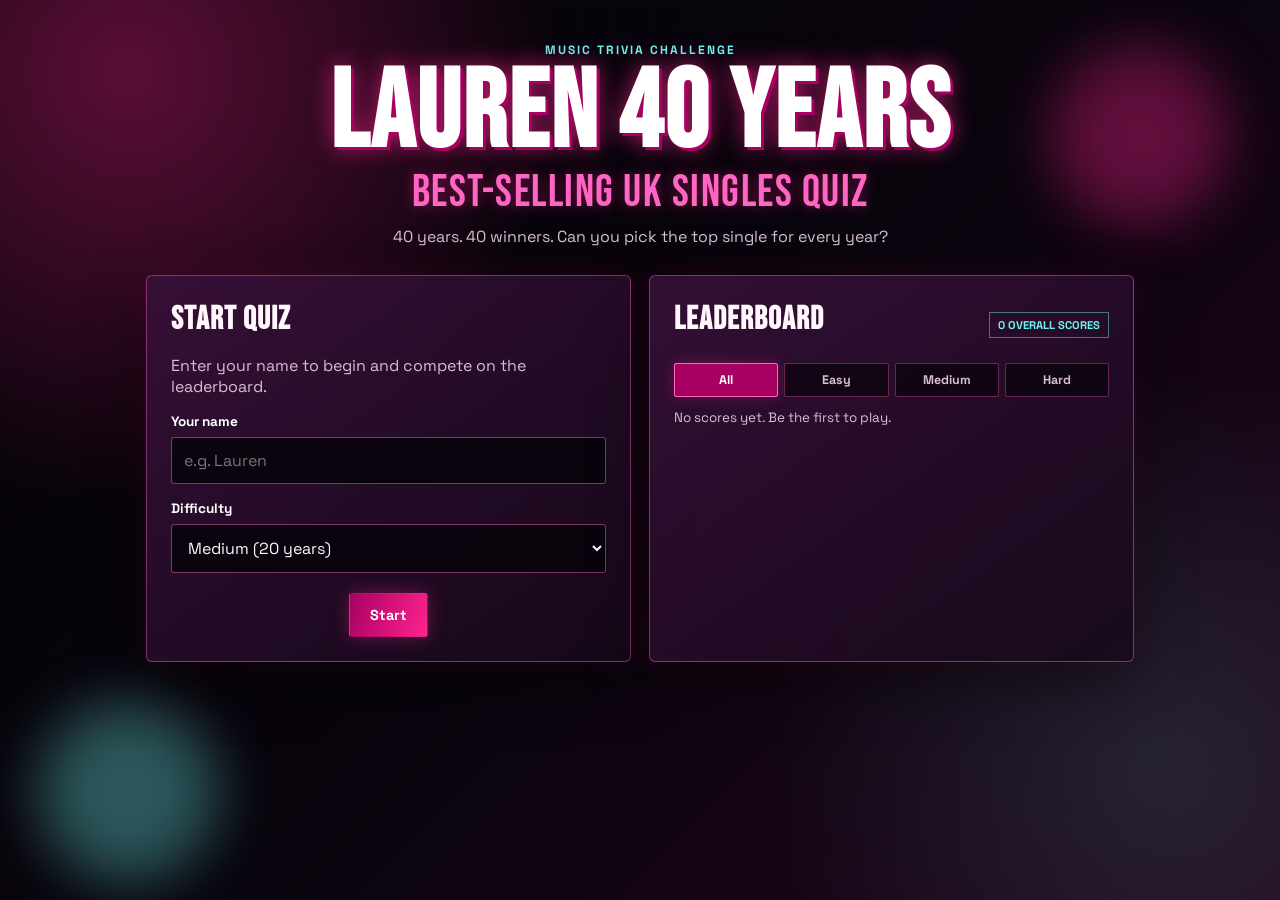
==== commit 3b97a718: "Add files via upload" ====
--- a/index.html
+++ b/index.html
@@ -17,7 +17,8 @@
     <section id="welcome-screen" class="panel active">
       <header class="hero">
         <p class="eyebrow">Music Trivia Challenge</p>
-        <h1>UK Best-Selling Singles Quiz</h1>
+        <h1>Lauren 40 Years</h1>
+        <p class="title-subtitle">Best-Selling UK Singles Quiz</p>
         <p class="subtitle">40 years. 40 winners. Can you pick the top single for every year?</p>
       </header>
 
@@ -36,11 +37,6 @@
             </select>
             <button type="submit" class="btn btn-primary">Start</button>
           </form>
-          <div class="source-legend" aria-label="Dataset source legend">
-            <p class="source-legend-title">Question Data Sources</p>
-            <p class="source-legend-row"><span class="source-dot official"></span> 2004-2024: Official Charts</p>
-            <p class="source-legend-row"><span class="source-dot secondary"></span> 1985-2003: Secondary historical chart references</p>
-          </div>
         </article>
 
         <article class="card leaderboard-card">
@@ -75,7 +71,6 @@
       </div>
 
       <p class="question-prompt">Which single was the best-selling UK single this year?</p>
-      <p id="question-source" class="question-source"></p>
       <div id="options-grid" class="options-grid"></div>
     </section>
 
--- a/styles.css
+++ b/styles.css
@@ -1,501 +1,119 @@
+@import url("https://fonts.googleapis.com/css2?family=Bebas+Neue&family=Space+Grotesk:wght@400;500;700&display=swap");
+
 :root {
-  --bg-1: #f6f2e9;
-  --bg-2: #ffe8cd;
-  --ink: #1e1c1a;
-  --ink-soft: #58514a;
-  --card: rgba(255, 255, 255, 0.74);
-  --card-edge: rgba(255, 255, 255, 0.85);
-  --accent: #e4572e;
-  --accent-deep: #b63d1c;
-  --ok: #2a9d5b;
-  --bad: #c53b28;
-  --shadow: 0 14px 38px rgba(45, 28, 12, 0.18);
+  --ink: #fff7fc;
+  --ink-soft: #d6bfd0;
+  --night: #09040d;
+  --panel: rgba(22, 9, 26, 0.88);
+  --line: rgba(255, 99, 205, 0.45);
+  --pink: #ff238f;
+  --pink-hot: #ff66c4;
+  --pink-deep: #a80062;
+  --cyan: #6ff5f0;
+  --gold: #ffd166;
+  --ok: #72f2ac;
+  --bad: #ff647d;
+  --shadow: 0 18px 55px rgba(0, 0, 0, 0.5), 0 0 28px rgba(255, 35, 143, 0.12);
 }
 
-* {
-  box-sizing: border-box;
-}
+* { box-sizing: border-box; }
 
 body {
   margin: 0;
-  font-family: "Space Grotesk", sans-serif;
-  color: var(--ink);
-  background: radial-gradient(circle at top left, var(--bg-2), var(--bg-1) 55%);
   min-height: 100vh;
   overflow-x: hidden;
+  color: var(--ink);
+  font-family: "Space Grotesk", sans-serif;
+  background: radial-gradient(circle at 10% 8%, rgba(255, 35, 143, 0.34), transparent 27rem), radial-gradient(circle at 91% 85%, rgba(111, 245, 240, 0.12), transparent 25rem), linear-gradient(135deg, #050307 0%, var(--night) 52%, #22051d 100%);
 }
 
-.bg-orb {
+body::before {
   position: fixed;
-  border-radius: 50%;
-  filter: blur(20px);
+  inset: 0;
   z-index: 0;
   pointer-events: none;
+  content: "";
+  opacity: 0.22;
+  background-image: linear-gradient(rgba(255, 255, 255, 0.035) 1px, transparent 1px), linear-gradient(90deg, rgba(255, 255, 255, 0.035) 1px, transparent 1px);
+  background-size: 36px 36px;
+  mask-image: linear-gradient(to bottom, #000, transparent 85%);
 }
 
-.orb-a {
-  width: 280px;
-  height: 280px;
-  background: rgba(228, 87, 46, 0.22);
-  top: -70px;
-  right: -40px;
-  animation: float-a 8s ease-in-out infinite;
+.bg-orb { position: fixed; z-index: 0; width: 180px; height: 180px; border-radius: 50%; pointer-events: none; filter: blur(30px); opacity: 0.35; }
+.orb-a { top: 5%; right: 4%; background: var(--pink); animation: float-a 8s ease-in-out infinite; }
+.orb-b { bottom: 2%; left: 3%; background: var(--cyan); animation: float-b 10s ease-in-out infinite; }
+
+.app-shell { position: relative; z-index: 1; width: min(1024px, 100%); margin: 0 auto; padding: 42px 18px 60px; }
+.panel { display: none; animation: rise-in 360ms ease both; }
+.panel.active { display: block; }
+.hero { max-width: 780px; margin: 0 auto 28px; text-align: center; }
+.eyebrow, .news-label { margin: 0; color: var(--cyan); font-size: 0.75rem; font-weight: 700; letter-spacing: 2px; text-transform: uppercase; }
+.hero h1 { margin: 10px 0 12px; color: #fff; font-family: "Bebas Neue", sans-serif; font-size: clamp(3.1rem, 9vw, 6.8rem); line-height: 0.86; letter-spacing: 2px; text-shadow: 3px 3px 0 var(--pink-deep), 0 0 24px rgba(255, 35, 143, 0.7); }
+.title-subtitle { margin: -2px 0 12px; color: var(--pink-hot); font-family: "Bebas Neue", sans-serif; font-size: clamp(1.7rem, 4vw, 2.8rem); letter-spacing: 1.5px; line-height: 0.95; text-shadow: 0 0 14px rgba(255, 35, 143, 0.45); }
+.subtitle { margin: 0; color: var(--ink-soft); font-size: 1rem; }
+.welcome-grid { display: grid; grid-template-columns: 1fr 1fr; gap: 18px; }
+
+.card, .news-panel { background: linear-gradient(145deg, rgba(56, 16, 57, 0.92), var(--panel)); border: 1px solid var(--line); border-radius: 6px; box-shadow: var(--shadow); backdrop-filter: blur(10px); }
+.card { padding: 24px; }
+.card h2 { margin: 0 0 10px; font-family: "Bebas Neue", sans-serif; font-size: 2rem; letter-spacing: 1px; }
+.card p { color: var(--ink-soft); }
+label { display: block; margin: 16px 0 7px; color: #fff; font-size: 0.85rem; font-weight: 700; }
+input[type="text"], .mode-select { width: 100%; border: 1px solid rgba(255, 102, 196, 0.5); border-radius: 3px; padding: 12px; color: var(--ink); background: rgba(7, 3, 10, 0.85); font: inherit; }
+input[type="text"]:focus, .mode-select:focus { outline: 2px solid var(--cyan); outline-offset: 2px; }
+.start-card .btn-primary { display: block; margin: 20px auto 0; }
+.btn { border: 1px solid transparent; border-radius: 3px; padding: 12px 20px; color: #fff; font: 700 0.9rem "Space Grotesk", sans-serif; cursor: pointer; transition: transform 140ms ease, filter 140ms ease, box-shadow 140ms ease; }
+.btn:hover { transform: translateY(-2px); filter: brightness(1.12); }
+.btn:disabled { opacity: 0.45; cursor: not-allowed; transform: none; }
+.btn-primary { background: linear-gradient(110deg, var(--pink-deep), var(--pink)); box-shadow: 0 0 18px rgba(255, 35, 143, 0.36); }
+.btn-secondary { color: var(--ink); background: transparent; border-color: rgba(111, 245, 240, 0.5); }
+
+.leaderboard-head, .quiz-head { display: flex; justify-content: space-between; align-items: baseline; gap: 12px; }
+.leaderboard-head { margin-bottom: 14px; }
+.badge { padding: 5px 8px; border: 1px solid rgba(111, 245, 240, 0.45); color: var(--cyan); font-size: 0.7rem; font-weight: 700; text-transform: uppercase; }
+.mode-tabs { display: grid; grid-template-columns: repeat(4, 1fr); gap: 6px; margin-bottom: 12px; }
+.mode-tab { border: 1px solid rgba(255, 102, 196, 0.35); border-radius: 2px; padding: 8px 4px; color: var(--ink-soft); background: rgba(7, 3, 10, 0.65); font: 700 0.78rem "Space Grotesk", sans-serif; cursor: pointer; }
+.mode-tab.active { border-color: var(--pink-hot); color: #fff; background: var(--pink-deep); box-shadow: 0 0 14px rgba(255, 35, 143, 0.3); }
+.leaderboard-list { max-height: 360px; margin: 0; padding-left: 20px; overflow: auto; }
+.leaderboard-list li { display: flex; justify-content: space-between; gap: 8px; padding: 9px 4px; border-bottom: 1px dashed rgba(255, 102, 196, 0.22); }
+.lb-name { font-weight: 700; }
+.lb-meta, .leaderboard-empty, .player-label, .progress-label { color: var(--ink-soft); font-size: 0.84rem; }
+
+.quiz-head { margin-bottom: 18px; padding-bottom: 12px; border-bottom: 1px solid rgba(255, 102, 196, 0.25); }
+.progress-label { color: var(--cyan); font-weight: 700; white-space: nowrap; }
+.year-block { margin: 8px 0 15px; }
+#question-title { margin: 0 0 8px; color: #fff; font: 8rem/0.8 "Bebas Neue", sans-serif; letter-spacing: 3px; text-shadow: 4px 4px 0 var(--pink-deep), 0 0 28px rgba(255, 35, 143, 0.55); }
+.news-panel { padding: 12px 15px; }
+.news-label { display: block; margin-bottom: 5px; color: var(--pink-hot); font-size: 0.66rem; }
+.question-news { margin: 0; color: var(--ink-soft); font-size: 0.92rem; font-style: italic; line-height: 1.45; }
+.question-prompt { position: relative; margin: 26px 0 18px; padding: 16px 18px 16px 22px; border-left: 4px solid var(--pink-hot); color: #fff; background: linear-gradient(90deg, rgba(255, 35, 143, 0.2), rgba(255, 35, 143, 0.03)); font-size: clamp(1.2rem, 2.4vw, 1.65rem); font-weight: 700; line-height: 1.2; text-shadow: 0 0 14px rgba(255, 102, 196, 0.4); }
+
+.options-grid { display: grid; grid-template-columns: repeat(2, 1fr); gap: 12px; }
+.option-btn { appearance: none; display: flex; align-items: stretch; overflow: hidden; padding: 0; border: 1px solid rgba(255, 102, 196, 0.35); border-radius: 4px; color: var(--ink); text-align: left; background: linear-gradient(145deg, rgba(48, 17, 50, 0.95), rgba(12, 5, 15, 0.95)); box-shadow: 0 7px 20px rgba(0, 0, 0, 0.3); cursor: pointer; transition: transform 140ms ease, border-color 140ms ease, box-shadow 140ms ease; }
+.option-btn:hover { transform: translateY(-3px); border-color: var(--pink-hot); box-shadow: 0 0 20px rgba(255, 35, 143, 0.3); }
+.option-btn:disabled { cursor: default; }
+.option-cover { width: 92px; min-width: 92px; height: 92px; object-fit: cover; background: linear-gradient(145deg, #c6c8d0, #24202b); }
+.option-body { display: flex; min-width: 0; flex: 1; flex-direction: column; justify-content: center; padding: 12px 16px; }
+.option-title { margin: 0 0 5px; color: #fff; font-size: 1rem; font-weight: 700; line-height: 1.25; }
+.option-artist { margin: 0; color: var(--ink-soft); font-size: 0.9rem; line-height: 1.3; }
+.option-btn.correct { border-color: var(--ok); box-shadow: 0 0 0 2px rgba(114, 242, 172, 0.25), 0 0 22px rgba(114, 242, 172, 0.25); }
+.option-btn.wrong { border-color: var(--bad); box-shadow: 0 0 0 2px rgba(255, 100, 125, 0.2); }
+
+.result-card { max-width: 650px; margin: 12vh auto 0; text-align: center; }
+.result-score { margin: 10px 0; color: var(--pink-hot); font: 5rem/0.95 "Bebas Neue", sans-serif; text-shadow: 3px 3px 0 var(--pink-deep); }
+.result-actions { display: flex; justify-content: center; gap: 10px; flex-wrap: wrap; margin-top: 22px; }
+
+@keyframes rise-in { from { opacity: 0; transform: translateY(12px); } to { opacity: 1; transform: translateY(0); } }
+@keyframes float-a { 0%, 100% { transform: translate(0); } 50% { transform: translate(-18px, 16px); } }
+@keyframes float-b { 0%, 100% { transform: translate(0); } 50% { transform: translate(14px, -18px); } }
+
+@media (max-width: 840px) {
+  .welcome-grid, .options-grid { grid-template-columns: 1fr; }
+  .quiz-head { align-items: flex-start; flex-direction: column; }
 }
 
-.orb-b {
-  width: 240px;
-  height: 240px;
-  background: rgba(42, 157, 91, 0.22);
-  bottom: -70px;
-  left: -40px;
-  animation: float-b 10s ease-in-out infinite;
-}
-
-.app-shell {
-  position: relative;
-  z-index: 1;
-  max-width: 1024px;
-  margin: 0 auto;
-  padding: 26px 16px 44px;
-}
-
-.panel {
-  display: none;
-  animation: rise-in 300ms ease;
-}
-
-.panel.active {
-  display: block;
-}
-
-.hero h1 {
-  margin: 8px 0 6px;
-  font-family: "Bebas Neue", sans-serif;
-  font-size: clamp(2.4rem, 7vw, 4.2rem);
-  letter-spacing: 1.2px;
-  line-height: 0.95;
-}
-
-.eyebrow {
-  margin: 0;
-  text-transform: uppercase;
-  font-weight: 700;
-  letter-spacing: 1.5px;
-  color: var(--accent-deep);
-  font-size: 0.8rem;
-}
-
-.subtitle {
-  margin-top: 0;
-  color: var(--ink-soft);
-}
-
-.welcome-grid {
-  display: grid;
-  grid-template-columns: 1fr 1fr;
-  gap: 16px;
-}
-
-.card {
-  background: var(--card);
-  border: 1px solid var(--card-edge);
-  border-radius: 18px;
-  padding: 20px;
-  box-shadow: var(--shadow);
-  -webkit-backdrop-filter: blur(6px);
-  backdrop-filter: blur(6px);
-}
-
-h2 {
-  margin-top: 0;
-  margin-bottom: 10px;
-}
-
-label {
-  display: block;
-  font-weight: 700;
-  margin-bottom: 8px;
-}
-
-input[type="text"] {
-  width: 100%;
-  border: 1px solid #d8c7b0;
-  border-radius: 12px;
-  padding: 12px;
-  font-size: 1rem;
-  margin-bottom: 12px;
-  font-family: inherit;
-}
-
-.mode-select {
-  width: 100%;
-  border: 1px solid #d8c7b0;
-  border-radius: 12px;
-  padding: 12px;
-  font-size: 1rem;
-  margin-bottom: 14px;
-  font-family: inherit;
-  background: #fff;
-}
-
-.source-legend {
-  margin-top: 14px;
-  padding-top: 12px;
-  border-top: 1px dashed rgba(90, 75, 62, 0.22);
-}
-
-.source-legend-title {
-  margin: 0 0 8px;
-  font-size: 0.84rem;
-  font-weight: 700;
-  text-transform: uppercase;
-  letter-spacing: 0.5px;
-  color: var(--ink-soft);
-}
-
-.source-legend-row {
-  margin: 0 0 6px;
-  font-size: 0.9rem;
-  color: var(--ink-soft);
-  display: flex;
-  align-items: center;
-  gap: 8px;
-}
-
-.source-dot {
-  width: 10px;
-  height: 10px;
-  border-radius: 50%;
-  display: inline-block;
-}
-
-.source-dot.official {
-  background: #2a9d5b;
-}
-
-.source-dot.secondary {
-  background: #d29446;
-}
-
-.btn {
-  border: none;
-  border-radius: 12px;
-  padding: 11px 18px;
-  font-size: 0.95rem;
-  font-weight: 700;
-  font-family: inherit;
-  cursor: pointer;
-  transition: transform 120ms ease, filter 120ms ease;
-}
-
-.btn:hover {
-  transform: translateY(-1px);
-  filter: brightness(1.04);
-}
-
-.btn:disabled {
-  opacity: 0.45;
-  cursor: not-allowed;
-  transform: none;
-}
-
-.btn-primary {
-  background: var(--accent);
-  color: #fff;
-}
-
-.btn-secondary {
-  background: #d7c0a1;
-  color: #2d241d;
-}
-
-.leaderboard-head {
-  display: flex;
-  justify-content: space-between;
-  align-items: center;
-  margin-bottom: 8px;
-}
-
-.badge {
-  font-size: 0.76rem;
-  font-weight: 700;
-  text-transform: uppercase;
-  letter-spacing: 0.8px;
-  padding: 5px 8px;
-  border-radius: 999px;
-  background: #f6ddbf;
-}
-
-.leaderboard-list {
-  margin: 0;
-  padding-left: 20px;
-  max-height: 360px;
-  overflow: auto;
-}
-
-.mode-tabs {
-  display: grid;
-  grid-template-columns: repeat(4, 1fr);
-  gap: 8px;
-  margin-bottom: 10px;
-}
-
-.mode-tab {
-  border: 1px solid #e3cda9;
-  background: #faeddb;
-  color: #67462d;
-  border-radius: 999px;
-  padding: 7px 8px;
-  font-size: 0.85rem;
-  font-weight: 700;
-  cursor: pointer;
-}
-
-.mode-tab.active {
-  background: var(--accent);
-  color: #fff;
-  border-color: var(--accent);
-}
-
-.leaderboard-list li {
-  padding: 8px 4px;
-  border-bottom: 1px dashed rgba(90, 75, 62, 0.22);
-  display: flex;
-  justify-content: space-between;
-  gap: 8px;
-}
-
-.lb-name {
-  font-weight: 700;
-}
-
-.lb-meta {
-  color: var(--ink-soft);
-  font-size: 0.88rem;
-}
-
-.leaderboard-empty {
-  color: var(--ink-soft);
-  font-size: 0.95rem;
-}
-
-.quiz-head {
-  display: flex;
-  justify-content: space-between;
-  align-items: baseline;
-  gap: 12px;
-  margin-bottom: 4px;
-}
-
-.player-label {
-  margin: 0;
-  font-size: 0.88rem;
-  color: var(--ink-soft);
-}
-
-.progress-label {
-  margin: 0;
-  font-size: 0.88rem;
-  font-weight: 700;
-  color: var(--ink-soft);
-  white-space: nowrap;
-}
-
-.year-block {
-  margin: 8px 0 12px;
-}
-
-#question-title {
-  margin: 0 0 6px;
-  font-family: "Bebas Neue", sans-serif;
-  letter-spacing: 2px;
-  font-size: clamp(4rem, 14vw, 7rem);
-  line-height: 0.9;
-  color: var(--accent-deep);
-}
-
-.news-panel {
-  background: var(--card);
-  border: 1px solid var(--card-edge);
-  border-radius: 12px;
-  padding: 10px 14px 12px;
-  box-shadow: 0 4px 14px rgba(45, 28, 12, 0.1);
-  -webkit-backdrop-filter: blur(6px);
-  backdrop-filter: blur(6px);
-  margin-bottom: 4px;
-}
-
-.news-label {
-  display: block;
-  font-weight: 700;
-  font-size: 0.7rem;
-  text-transform: uppercase;
-  letter-spacing: 1.5px;
-  color: var(--accent-deep);
-  margin-bottom: 4px;
-}
-
-.question-news {
-  margin: 0;
-  font-size: 0.95rem;
-  font-style: italic;
-  color: var(--ink);
-  line-height: 1.4;
-}
-
-.question-prompt {
-  margin-top: 0;
-  color: var(--ink-soft);
-}
-
-.question-source {
-  display: inline-block;
-  margin: 0 0 14px;
-  padding: 6px 10px;
-  border-radius: 999px;
-  font-size: 0.78rem;
-  font-weight: 700;
-  letter-spacing: 0.4px;
-  text-transform: uppercase;
-}
-
-.question-source.official {
-  background: #dff5e8;
-  color: #1f6f43;
-}
-
-.question-source.secondary {
-  background: #f8ead7;
-  color: #835723;
-}
-
-.options-grid {
-  display: grid;
-  grid-template-columns: repeat(2, 1fr);
-  gap: 12px;
-}
-
-.option-btn {
-  appearance: none;
-  border: 1px solid #e8d5be;
-  background: #fff;
-  border-radius: 14px;
-  padding: 0;
-  text-align: left;
-  cursor: pointer;
-  overflow: hidden;
-  display: flex;
-  align-items: stretch;
-  box-shadow: 0 6px 18px rgba(62, 43, 26, 0.08);
-  transition: transform 120ms ease, box-shadow 120ms ease;
-}
-
-.option-btn:hover {
-  transform: translateY(-2px);
-  box-shadow: 0 10px 22px rgba(62, 43, 26, 0.14);
-}
-
-.option-btn:disabled {
-  cursor: default;
-}
-
-.option-cover {
-  width: 92px;
-  min-width: 92px;
-  height: 92px;
-  object-fit: cover;
-  display: block;
-  flex-shrink: 0;
-  background: linear-gradient(145deg, #eadcc8, #fdf7ee);
-}
-
-.option-body {
-  padding: 12px 16px;
-  display: flex;
-  flex-direction: column;
-  justify-content: center;
-  flex: 1;
-  min-width: 0;
-}
-
-.option-title {
-  margin: 0 0 5px;
-  font-weight: 700;
-  font-size: 1.1rem;
-  line-height: 1.25;
-}
-
-.option-artist {
-  margin: 0;
-  color: var(--ink-soft);
-  font-size: 1rem;
-  line-height: 1.3;
-}
-
-.option-btn.correct {
-  border-color: var(--ok);
-  box-shadow: 0 0 0 2px rgba(42, 157, 91, 0.2);
-}
-
-.option-btn.wrong {
-  border-color: var(--bad);
-  box-shadow: 0 0 0 2px rgba(197, 59, 40, 0.16);
-}
-
-
-.result-card {
-  text-align: center;
-}
-
-.result-score {
-  font-family: "Bebas Neue", sans-serif;
-  font-size: clamp(2rem, 7vw, 4rem);
-  margin: 8px 0;
-  color: var(--accent-deep);
-}
-
-.result-actions {
-  display: flex;
-  justify-content: center;
-  gap: 10px;
-  flex-wrap: wrap;
-}
-
-@keyframes rise-in {
-  from {
-    opacity: 0;
-    transform: translateY(10px);
-  }
-  to {
-    opacity: 1;
-    transform: translateY(0);
-  }
-}
-
-@keyframes float-a {
-  0%, 100% { transform: translateY(0); }
-  50% { transform: translateY(18px); }
-}
-
-@keyframes float-b {
-  0%, 100% { transform: translateY(0); }
-  50% { transform: translateY(-14px); }
-}
-
-@media (max-width: 840px) {
-  .welcome-grid {
-    grid-template-columns: 1fr;
-  }
-
-  .options-grid {
-    grid-template-columns: 1fr;
-  }
-
-  .quiz-head {
-    flex-direction: column;
-  }
-
-  .progress-wrap p {
-    text-align: left;
-  }
-}
+@media (max-width: 520px) {
+  .app-shell { padding: 28px 12px 42px; }
+  .hero h1 { font-size: clamp(3rem, 16vw, 5rem); }
+  #question-title { font-size: 6rem; }
+  .card { padding: 18px; }
+}
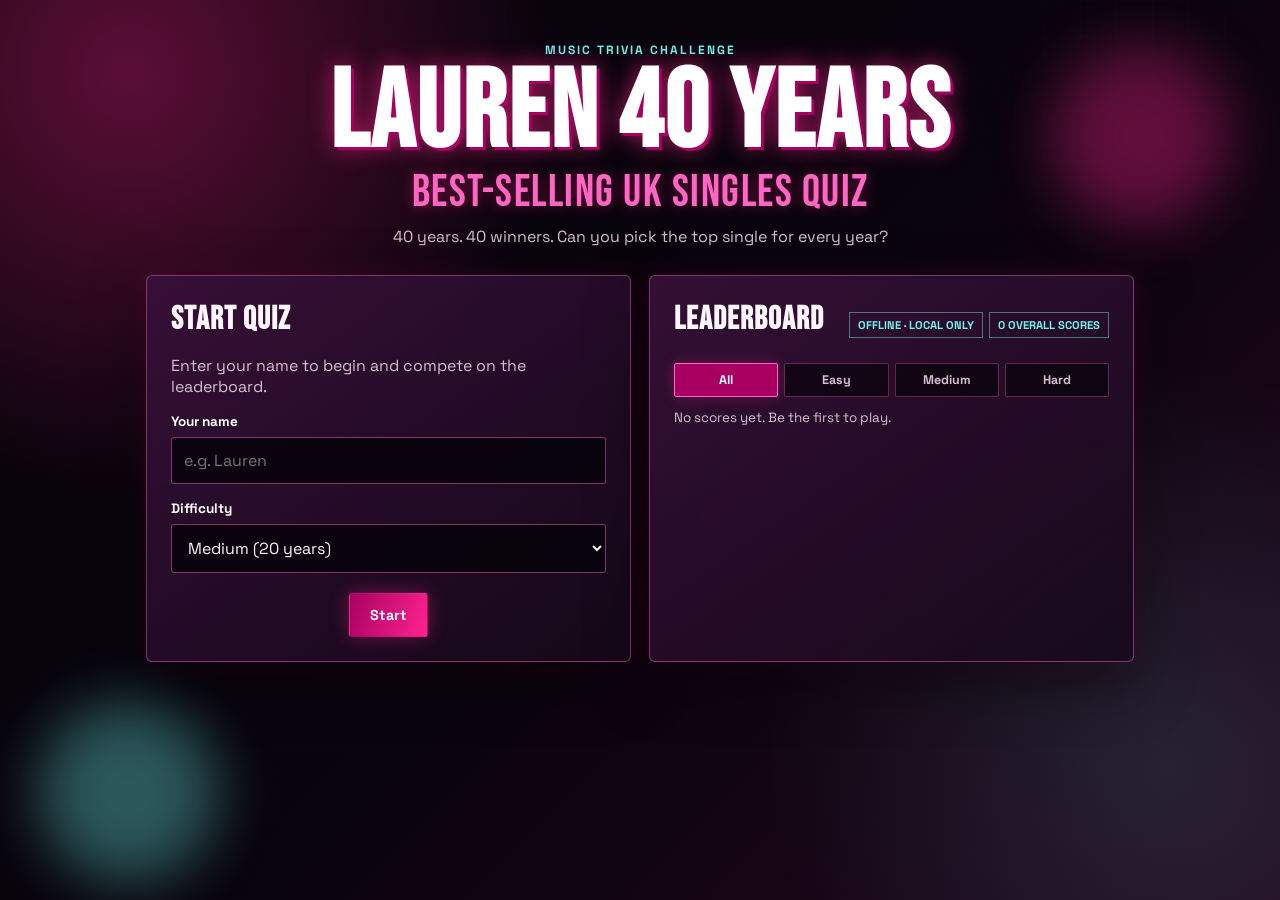
==== commit 66deecac: "updates and supabase db created" ====
--- a/index.html
+++ b/index.html
@@ -1,94 +1,99 @@
-<!DOCTYPE html>
-<html lang="en">
-<head>
-  <meta charset="UTF-8">
-  <meta name="viewport" content="width=device-width, initial-scale=1.0">
-  <title>UK Singles Quiz</title>
-  <link rel="preconnect" href="https://fonts.googleapis.com">
-  <link rel="preconnect" href="https://fonts.gstatic.com" crossorigin>
-  <link href="https://fonts.googleapis.com/css2?family=Bebas+Neue&family=Space+Grotesk:wght@400;500;700&display=swap" rel="stylesheet">
-  <link rel="stylesheet" href="styles.css">
-</head>
-<body>
-  <div class="bg-orb orb-a"></div>
-  <div class="bg-orb orb-b"></div>
-
-  <main class="app-shell">
-    <section id="welcome-screen" class="panel active">
-      <header class="hero">
-        <p class="eyebrow">Music Trivia Challenge</p>
-        <h1>Lauren 40 Years</h1>
-        <p class="title-subtitle">Best-Selling UK Singles Quiz</p>
-        <p class="subtitle">40 years. 40 winners. Can you pick the top single for every year?</p>
-      </header>
-
-      <div class="welcome-grid">
-        <article class="card start-card">
-          <h2>Start Quiz</h2>
-          <p>Enter your name to begin and compete on the leaderboard.</p>
-          <form id="start-form" autocomplete="off">
-            <label for="player-name">Your name</label>
-            <input id="player-name" name="playerName" type="text" maxlength="24" placeholder="e.g. Lauren" required>
-            <label for="difficulty-mode">Difficulty</label>
-            <select id="difficulty-mode" name="difficultyMode" class="mode-select" required>
-              <option value="easy">Easy (10 years)</option>
-              <option value="medium" selected>Medium (20 years)</option>
-              <option value="hard">Hard (40 years)</option>
-            </select>
-            <button type="submit" class="btn btn-primary">Start</button>
-          </form>
-        </article>
-
-        <article class="card leaderboard-card">
-          <div class="leaderboard-head">
-            <h2>Leaderboard</h2>
-            <span id="leaderboard-count" class="badge">0 scores</span>
-          </div>
-          <div class="mode-tabs" role="tablist" aria-label="Leaderboard difficulty">
-            <button type="button" class="mode-tab active" data-mode="all" role="tab" aria-selected="true">All</button>
-            <button type="button" class="mode-tab" data-mode="easy" role="tab" aria-selected="false">Easy</button>
-            <button type="button" class="mode-tab" data-mode="medium" role="tab" aria-selected="false">Medium</button>
-            <button type="button" class="mode-tab" data-mode="hard" role="tab" aria-selected="false">Hard</button>
-          </div>
-          <div id="leaderboard-empty" class="leaderboard-empty">No scores yet. Be the first to play.</div>
-          <ol id="leaderboard-list" class="leaderboard-list" aria-live="polite"></ol>
-        </article>
-      </div>
-    </section>
-
-    <section id="quiz-screen" class="panel" aria-live="polite">
-      <header class="quiz-head">
-        <p id="player-label" class="player-label"></p>
-        <p id="progress-label" class="progress-label">Question 1/40</p>
-      </header>
-
-      <div class="year-block">
-        <h2 id="question-title">Year</h2>
-        <div class="news-panel">
-          <span class="news-label">Headline</span>
-          <p id="question-news" class="question-news"></p>
-        </div>
-      </div>
-
-      <p class="question-prompt">Which single was the best-selling UK single this year?</p>
-      <div id="options-grid" class="options-grid"></div>
-    </section>
-
-    <section id="result-screen" class="panel">
-      <article class="card result-card">
-        <p class="eyebrow">Final Score</p>
-        <h2 id="result-title">Great run!</h2>
-        <p id="result-score" class="result-score"></p>
-        <p id="result-summary"></p>
-        <div class="result-actions">
-          <button id="play-again-btn" class="btn btn-primary">Play Again</button>
-          <button id="home-btn" class="btn btn-secondary">View Leaderboard</button>
-        </div>
-      </article>
-    </section>
-  </main>
-
-  <script src="data.js"></script>
-  <script src="app.js"></script>
-</body>
-</html>
+<!DOCTYPE html>
+<html lang="en">
+<head>
+  <meta charset="UTF-8">
+  <meta name="viewport" content="width=device-width, initial-scale=1.0">
+  <meta name="theme-color" content="#09040d">
+  <title>UK Singles Quiz</title>
+  <link rel="preconnect" href="https://fonts.googleapis.com">
+  <link rel="preconnect" href="https://fonts.gstatic.com" crossorigin>
+  <link href="https://fonts.googleapis.com/css2?family=Bebas+Neue&family=Space+Grotesk:wght@400;500;700&display=swap" rel="stylesheet">
+  <link rel="stylesheet" href="styles.css">
+</head>
+<body>
+  <div class="bg-orb orb-a"></div>
+  <div class="bg-orb orb-b"></div>
+
+  <main class="app-shell">
+    <section id="welcome-screen" class="panel active">
+      <header class="hero">
+        <p class="eyebrow">Music Trivia Challenge</p>
+        <h1>Lauren 40 Years</h1>
+        <p class="title-subtitle">Best-Selling UK Singles Quiz</p>
+        <p class="subtitle">40 years. 40 winners. Can you pick the top single for every year?</p>
+      </header>
+
+      <div class="welcome-grid">
+        <article class="card start-card">
+          <h2>Start Quiz</h2>
+          <p>Enter your name to begin and compete on the leaderboard.</p>
+          <form id="start-form" autocomplete="off">
+            <label for="player-name">Your name</label>
+            <input id="player-name" name="playerName" type="text" maxlength="24" placeholder="e.g. Lauren" required>
+            <label for="difficulty-mode">Difficulty</label>
+            <select id="difficulty-mode" name="difficultyMode" class="mode-select" required>
+              <option value="easy">Easy (10 years)</option>
+              <option value="medium" selected>Medium (20 years)</option>
+              <option value="hard">Hard (40 years)</option>
+            </select>
+            <button type="submit" class="btn btn-primary">Start</button>
+          </form>
+        </article>
+
+        <article class="card leaderboard-card">
+          <div class="leaderboard-head">
+            <h2>Leaderboard</h2>
+            <div class="leaderboard-indicators">
+              <span id="leaderboard-status" class="badge">Local only</span>
+              <span id="leaderboard-count" class="badge">0 scores</span>
+            </div>
+          </div>
+          <div class="mode-tabs" role="tablist" aria-label="Leaderboard difficulty">
+            <button type="button" class="mode-tab active" data-mode="all" role="tab" aria-selected="true">All</button>
+            <button type="button" class="mode-tab" data-mode="easy" role="tab" aria-selected="false">Easy</button>
+            <button type="button" class="mode-tab" data-mode="medium" role="tab" aria-selected="false">Medium</button>
+            <button type="button" class="mode-tab" data-mode="hard" role="tab" aria-selected="false">Hard</button>
+          </div>
+          <div id="leaderboard-empty" class="leaderboard-empty">No scores yet. Be the first to play.</div>
+          <ol id="leaderboard-list" class="leaderboard-list" aria-live="polite"></ol>
+        </article>
+      </div>
+    </section>
+
+    <section id="quiz-screen" class="panel" aria-live="polite">
+      <header class="quiz-head">
+        <p id="player-label" class="player-label"></p>
+        <p id="progress-label" class="progress-label">Question 1/40</p>
+      </header>
+
+      <div class="year-block">
+        <h2 id="question-title">Year</h2>
+        <div class="news-panel">
+          <span class="news-label">Headline</span>
+          <p id="question-news" class="question-news"></p>
+        </div>
+      </div>
+
+      <p class="question-prompt">Which single was the best-selling UK single this year?</p>
+      <div id="options-grid" class="options-grid"></div>
+    </section>
+
+    <section id="result-screen" class="panel">
+      <article class="card result-card">
+        <p class="eyebrow">Final Score</p>
+        <h2 id="result-title">Great run!</h2>
+        <p id="result-score" class="result-score"></p>
+        <p id="result-summary"></p>
+        <div class="result-actions">
+          <button id="play-again-btn" class="btn btn-primary">Play Again</button>
+          <button id="home-btn" class="btn btn-secondary">View Leaderboard</button>
+        </div>
+      </article>
+    </section>
+  </main>
+
+  <script src="data.js"></script>
+  <script src="config.js"></script>
+  <script src="app.js"></script>
+</body>
+</html>
--- a/styles.css
+++ b/styles.css
@@ -1,119 +1,120 @@
-@import url("https://fonts.googleapis.com/css2?family=Bebas+Neue&family=Space+Grotesk:wght@400;500;700&display=swap");
-
-:root {
-  --ink: #fff7fc;
-  --ink-soft: #d6bfd0;
-  --night: #09040d;
-  --panel: rgba(22, 9, 26, 0.88);
-  --line: rgba(255, 99, 205, 0.45);
-  --pink: #ff238f;
-  --pink-hot: #ff66c4;
-  --pink-deep: #a80062;
-  --cyan: #6ff5f0;
-  --gold: #ffd166;
-  --ok: #72f2ac;
-  --bad: #ff647d;
-  --shadow: 0 18px 55px rgba(0, 0, 0, 0.5), 0 0 28px rgba(255, 35, 143, 0.12);
-}
-
-* { box-sizing: border-box; }
-
-body {
-  margin: 0;
-  min-height: 100vh;
-  overflow-x: hidden;
-  color: var(--ink);
-  font-family: "Space Grotesk", sans-serif;
-  background: radial-gradient(circle at 10% 8%, rgba(255, 35, 143, 0.34), transparent 27rem), radial-gradient(circle at 91% 85%, rgba(111, 245, 240, 0.12), transparent 25rem), linear-gradient(135deg, #050307 0%, var(--night) 52%, #22051d 100%);
-}
-
-body::before {
-  position: fixed;
-  inset: 0;
-  z-index: 0;
-  pointer-events: none;
-  content: "";
-  opacity: 0.22;
-  background-image: linear-gradient(rgba(255, 255, 255, 0.035) 1px, transparent 1px), linear-gradient(90deg, rgba(255, 255, 255, 0.035) 1px, transparent 1px);
-  background-size: 36px 36px;
-  mask-image: linear-gradient(to bottom, #000, transparent 85%);
-}
-
-.bg-orb { position: fixed; z-index: 0; width: 180px; height: 180px; border-radius: 50%; pointer-events: none; filter: blur(30px); opacity: 0.35; }
-.orb-a { top: 5%; right: 4%; background: var(--pink); animation: float-a 8s ease-in-out infinite; }
-.orb-b { bottom: 2%; left: 3%; background: var(--cyan); animation: float-b 10s ease-in-out infinite; }
-
-.app-shell { position: relative; z-index: 1; width: min(1024px, 100%); margin: 0 auto; padding: 42px 18px 60px; }
-.panel { display: none; animation: rise-in 360ms ease both; }
-.panel.active { display: block; }
-.hero { max-width: 780px; margin: 0 auto 28px; text-align: center; }
-.eyebrow, .news-label { margin: 0; color: var(--cyan); font-size: 0.75rem; font-weight: 700; letter-spacing: 2px; text-transform: uppercase; }
-.hero h1 { margin: 10px 0 12px; color: #fff; font-family: "Bebas Neue", sans-serif; font-size: clamp(3.1rem, 9vw, 6.8rem); line-height: 0.86; letter-spacing: 2px; text-shadow: 3px 3px 0 var(--pink-deep), 0 0 24px rgba(255, 35, 143, 0.7); }
-.title-subtitle { margin: -2px 0 12px; color: var(--pink-hot); font-family: "Bebas Neue", sans-serif; font-size: clamp(1.7rem, 4vw, 2.8rem); letter-spacing: 1.5px; line-height: 0.95; text-shadow: 0 0 14px rgba(255, 35, 143, 0.45); }
-.subtitle { margin: 0; color: var(--ink-soft); font-size: 1rem; }
-.welcome-grid { display: grid; grid-template-columns: 1fr 1fr; gap: 18px; }
-
-.card, .news-panel { background: linear-gradient(145deg, rgba(56, 16, 57, 0.92), var(--panel)); border: 1px solid var(--line); border-radius: 6px; box-shadow: var(--shadow); backdrop-filter: blur(10px); }
-.card { padding: 24px; }
-.card h2 { margin: 0 0 10px; font-family: "Bebas Neue", sans-serif; font-size: 2rem; letter-spacing: 1px; }
-.card p { color: var(--ink-soft); }
-label { display: block; margin: 16px 0 7px; color: #fff; font-size: 0.85rem; font-weight: 700; }
-input[type="text"], .mode-select { width: 100%; border: 1px solid rgba(255, 102, 196, 0.5); border-radius: 3px; padding: 12px; color: var(--ink); background: rgba(7, 3, 10, 0.85); font: inherit; }
-input[type="text"]:focus, .mode-select:focus { outline: 2px solid var(--cyan); outline-offset: 2px; }
-.start-card .btn-primary { display: block; margin: 20px auto 0; }
-.btn { border: 1px solid transparent; border-radius: 3px; padding: 12px 20px; color: #fff; font: 700 0.9rem "Space Grotesk", sans-serif; cursor: pointer; transition: transform 140ms ease, filter 140ms ease, box-shadow 140ms ease; }
-.btn:hover { transform: translateY(-2px); filter: brightness(1.12); }
-.btn:disabled { opacity: 0.45; cursor: not-allowed; transform: none; }
-.btn-primary { background: linear-gradient(110deg, var(--pink-deep), var(--pink)); box-shadow: 0 0 18px rgba(255, 35, 143, 0.36); }
-.btn-secondary { color: var(--ink); background: transparent; border-color: rgba(111, 245, 240, 0.5); }
-
-.leaderboard-head, .quiz-head { display: flex; justify-content: space-between; align-items: baseline; gap: 12px; }
-.leaderboard-head { margin-bottom: 14px; }
-.badge { padding: 5px 8px; border: 1px solid rgba(111, 245, 240, 0.45); color: var(--cyan); font-size: 0.7rem; font-weight: 700; text-transform: uppercase; }
-.mode-tabs { display: grid; grid-template-columns: repeat(4, 1fr); gap: 6px; margin-bottom: 12px; }
-.mode-tab { border: 1px solid rgba(255, 102, 196, 0.35); border-radius: 2px; padding: 8px 4px; color: var(--ink-soft); background: rgba(7, 3, 10, 0.65); font: 700 0.78rem "Space Grotesk", sans-serif; cursor: pointer; }
-.mode-tab.active { border-color: var(--pink-hot); color: #fff; background: var(--pink-deep); box-shadow: 0 0 14px rgba(255, 35, 143, 0.3); }
-.leaderboard-list { max-height: 360px; margin: 0; padding-left: 20px; overflow: auto; }
-.leaderboard-list li { display: flex; justify-content: space-between; gap: 8px; padding: 9px 4px; border-bottom: 1px dashed rgba(255, 102, 196, 0.22); }
-.lb-name { font-weight: 700; }
-.lb-meta, .leaderboard-empty, .player-label, .progress-label { color: var(--ink-soft); font-size: 0.84rem; }
-
-.quiz-head { margin-bottom: 18px; padding-bottom: 12px; border-bottom: 1px solid rgba(255, 102, 196, 0.25); }
-.progress-label { color: var(--cyan); font-weight: 700; white-space: nowrap; }
-.year-block { margin: 8px 0 15px; }
-#question-title { margin: 0 0 8px; color: #fff; font: 8rem/0.8 "Bebas Neue", sans-serif; letter-spacing: 3px; text-shadow: 4px 4px 0 var(--pink-deep), 0 0 28px rgba(255, 35, 143, 0.55); }
-.news-panel { padding: 12px 15px; }
-.news-label { display: block; margin-bottom: 5px; color: var(--pink-hot); font-size: 0.66rem; }
-.question-news { margin: 0; color: var(--ink-soft); font-size: 0.92rem; font-style: italic; line-height: 1.45; }
-.question-prompt { position: relative; margin: 26px 0 18px; padding: 16px 18px 16px 22px; border-left: 4px solid var(--pink-hot); color: #fff; background: linear-gradient(90deg, rgba(255, 35, 143, 0.2), rgba(255, 35, 143, 0.03)); font-size: clamp(1.2rem, 2.4vw, 1.65rem); font-weight: 700; line-height: 1.2; text-shadow: 0 0 14px rgba(255, 102, 196, 0.4); }
-
-.options-grid { display: grid; grid-template-columns: repeat(2, 1fr); gap: 12px; }
-.option-btn { appearance: none; display: flex; align-items: stretch; overflow: hidden; padding: 0; border: 1px solid rgba(255, 102, 196, 0.35); border-radius: 4px; color: var(--ink); text-align: left; background: linear-gradient(145deg, rgba(48, 17, 50, 0.95), rgba(12, 5, 15, 0.95)); box-shadow: 0 7px 20px rgba(0, 0, 0, 0.3); cursor: pointer; transition: transform 140ms ease, border-color 140ms ease, box-shadow 140ms ease; }
-.option-btn:hover { transform: translateY(-3px); border-color: var(--pink-hot); box-shadow: 0 0 20px rgba(255, 35, 143, 0.3); }
-.option-btn:disabled { cursor: default; }
-.option-cover { width: 92px; min-width: 92px; height: 92px; object-fit: cover; background: linear-gradient(145deg, #c6c8d0, #24202b); }
-.option-body { display: flex; min-width: 0; flex: 1; flex-direction: column; justify-content: center; padding: 12px 16px; }
-.option-title { margin: 0 0 5px; color: #fff; font-size: 1rem; font-weight: 700; line-height: 1.25; }
-.option-artist { margin: 0; color: var(--ink-soft); font-size: 0.9rem; line-height: 1.3; }
-.option-btn.correct { border-color: var(--ok); box-shadow: 0 0 0 2px rgba(114, 242, 172, 0.25), 0 0 22px rgba(114, 242, 172, 0.25); }
-.option-btn.wrong { border-color: var(--bad); box-shadow: 0 0 0 2px rgba(255, 100, 125, 0.2); }
-
-.result-card { max-width: 650px; margin: 12vh auto 0; text-align: center; }
-.result-score { margin: 10px 0; color: var(--pink-hot); font: 5rem/0.95 "Bebas Neue", sans-serif; text-shadow: 3px 3px 0 var(--pink-deep); }
-.result-actions { display: flex; justify-content: center; gap: 10px; flex-wrap: wrap; margin-top: 22px; }
-
-@keyframes rise-in { from { opacity: 0; transform: translateY(12px); } to { opacity: 1; transform: translateY(0); } }
-@keyframes float-a { 0%, 100% { transform: translate(0); } 50% { transform: translate(-18px, 16px); } }
-@keyframes float-b { 0%, 100% { transform: translate(0); } 50% { transform: translate(14px, -18px); } }
-
-@media (max-width: 840px) {
-  .welcome-grid, .options-grid { grid-template-columns: 1fr; }
-  .quiz-head { align-items: flex-start; flex-direction: column; }
-}
-
-@media (max-width: 520px) {
-  .app-shell { padding: 28px 12px 42px; }
-  .hero h1 { font-size: clamp(3rem, 16vw, 5rem); }
-  #question-title { font-size: 6rem; }
-  .card { padding: 18px; }
+@import url("https://fonts.googleapis.com/css2?family=Bebas+Neue&family=Space+Grotesk:wght@400;500;700&display=swap");
+
+:root {
+  --ink: #fff7fc;
+  --ink-soft: #d6bfd0;
+  --night: #09040d;
+  --panel: rgba(22, 9, 26, 0.88);
+  --line: rgba(255, 99, 205, 0.45);
+  --pink: #ff238f;
+  --pink-hot: #ff66c4;
+  --pink-deep: #a80062;
+  --cyan: #6ff5f0;
+  --gold: #ffd166;
+  --ok: #72f2ac;
+  --bad: #ff647d;
+  --shadow: 0 18px 55px rgba(0, 0, 0, 0.5), 0 0 28px rgba(255, 35, 143, 0.12);
+}
+
+* { box-sizing: border-box; }
+
+body {
+  margin: 0;
+  min-height: 100vh;
+  overflow-x: hidden;
+  color: var(--ink);
+  font-family: "Space Grotesk", sans-serif;
+  background: radial-gradient(circle at 10% 8%, rgba(255, 35, 143, 0.34), transparent 27rem), radial-gradient(circle at 91% 85%, rgba(111, 245, 240, 0.12), transparent 25rem), linear-gradient(135deg, #050307 0%, var(--night) 52%, #22051d 100%);
+}
+
+body::before {
+  position: fixed;
+  inset: 0;
+  z-index: 0;
+  pointer-events: none;
+  content: "";
+  opacity: 0.22;
+  background-image: linear-gradient(rgba(255, 255, 255, 0.035) 1px, transparent 1px), linear-gradient(90deg, rgba(255, 255, 255, 0.035) 1px, transparent 1px);
+  background-size: 36px 36px;
+  mask-image: linear-gradient(to bottom, #000, transparent 85%);
+}
+
+.bg-orb { position: fixed; z-index: 0; width: 180px; height: 180px; border-radius: 50%; pointer-events: none; filter: blur(30px); opacity: 0.35; }
+.orb-a { top: 5%; right: 4%; background: var(--pink); animation: float-a 8s ease-in-out infinite; }
+.orb-b { bottom: 2%; left: 3%; background: var(--cyan); animation: float-b 10s ease-in-out infinite; }
+
+.app-shell { position: relative; z-index: 1; width: min(1024px, 100%); margin: 0 auto; padding: 42px 18px 60px; }
+.panel { display: none; animation: rise-in 360ms ease both; }
+.panel.active { display: block; }
+.hero { max-width: 780px; margin: 0 auto 28px; text-align: center; }
+.eyebrow, .news-label { margin: 0; color: var(--cyan); font-size: 0.75rem; font-weight: 700; letter-spacing: 2px; text-transform: uppercase; }
+.hero h1 { margin: 10px 0 12px; color: #fff; font-family: "Bebas Neue", sans-serif; font-size: clamp(3.1rem, 9vw, 6.8rem); line-height: 0.86; letter-spacing: 2px; text-shadow: 3px 3px 0 var(--pink-deep), 0 0 24px rgba(255, 35, 143, 0.7); }
+.title-subtitle { margin: -2px 0 12px; color: var(--pink-hot); font-family: "Bebas Neue", sans-serif; font-size: clamp(1.7rem, 4vw, 2.8rem); letter-spacing: 1.5px; line-height: 0.95; text-shadow: 0 0 14px rgba(255, 35, 143, 0.45); }
+.subtitle { margin: 0; color: var(--ink-soft); font-size: 1rem; }
+.welcome-grid { display: grid; grid-template-columns: 1fr 1fr; gap: 18px; }
+
+.card, .news-panel { background: linear-gradient(145deg, rgba(56, 16, 57, 0.92), var(--panel)); border: 1px solid var(--line); border-radius: 6px; box-shadow: var(--shadow); backdrop-filter: blur(10px); }
+.card { padding: 24px; }
+.card h2 { margin: 0 0 10px; font-family: "Bebas Neue", sans-serif; font-size: 2rem; letter-spacing: 1px; }
+.card p { color: var(--ink-soft); }
+label { display: block; margin: 16px 0 7px; color: #fff; font-size: 0.85rem; font-weight: 700; }
+input[type="text"], .mode-select { width: 100%; border: 1px solid rgba(255, 102, 196, 0.5); border-radius: 3px; padding: 12px; color: var(--ink); background: rgba(7, 3, 10, 0.85); font: inherit; }
+input[type="text"]:focus, .mode-select:focus { outline: 2px solid var(--cyan); outline-offset: 2px; }
+.start-card .btn-primary { display: block; margin: 20px auto 0; }
+.btn { border: 1px solid transparent; border-radius: 3px; padding: 12px 20px; color: #fff; font: 700 0.9rem "Space Grotesk", sans-serif; cursor: pointer; transition: transform 140ms ease, filter 140ms ease, box-shadow 140ms ease; }
+.btn:hover { transform: translateY(-2px); filter: brightness(1.12); }
+.btn:disabled { opacity: 0.45; cursor: not-allowed; transform: none; }
+.btn-primary { background: linear-gradient(110deg, var(--pink-deep), var(--pink)); box-shadow: 0 0 18px rgba(255, 35, 143, 0.36); }
+.btn-secondary { color: var(--ink); background: transparent; border-color: rgba(111, 245, 240, 0.5); }
+
+.leaderboard-head, .quiz-head { display: flex; justify-content: space-between; align-items: baseline; gap: 12px; }
+.leaderboard-head { margin-bottom: 14px; }
+.leaderboard-indicators { display: flex; justify-content: flex-end; align-items: center; flex-wrap: wrap; gap: 6px; }
+.badge { padding: 5px 8px; border: 1px solid rgba(111, 245, 240, 0.45); color: var(--cyan); font-size: 0.7rem; font-weight: 700; text-transform: uppercase; }
+.mode-tabs { display: grid; grid-template-columns: repeat(4, 1fr); gap: 6px; margin-bottom: 12px; }
+.mode-tab { border: 1px solid rgba(255, 102, 196, 0.35); border-radius: 2px; padding: 8px 4px; color: var(--ink-soft); background: rgba(7, 3, 10, 0.65); font: 700 0.78rem "Space Grotesk", sans-serif; cursor: pointer; }
+.mode-tab.active { border-color: var(--pink-hot); color: #fff; background: var(--pink-deep); box-shadow: 0 0 14px rgba(255, 35, 143, 0.3); }
+.leaderboard-list { max-height: 360px; margin: 0; padding-left: 20px; overflow: auto; }
+.leaderboard-list li { display: flex; justify-content: space-between; gap: 8px; padding: 9px 4px; border-bottom: 1px dashed rgba(255, 102, 196, 0.22); }
+.lb-name { font-weight: 700; }
+.lb-meta, .leaderboard-empty, .player-label, .progress-label { color: var(--ink-soft); font-size: 0.84rem; }
+
+.quiz-head { margin-bottom: 18px; padding-bottom: 12px; border-bottom: 1px solid rgba(255, 102, 196, 0.25); }
+.progress-label { color: var(--cyan); font-weight: 700; white-space: nowrap; }
+.year-block { margin: 8px 0 15px; }
+#question-title { margin: 0 0 8px; color: #fff; font: 8rem/0.8 "Bebas Neue", sans-serif; letter-spacing: 3px; text-shadow: 4px 4px 0 var(--pink-deep), 0 0 28px rgba(255, 35, 143, 0.55); }
+.news-panel { padding: 12px 15px; }
+.news-label { display: block; margin-bottom: 5px; color: var(--pink-hot); font-size: 0.66rem; }
+.question-news { margin: 0; color: var(--ink-soft); font-size: 0.92rem; font-style: italic; line-height: 1.45; }
+.question-prompt { position: relative; margin: 26px 0 18px; padding: 16px 18px 16px 22px; border-left: 4px solid var(--pink-hot); color: #fff; background: linear-gradient(90deg, rgba(255, 35, 143, 0.2), rgba(255, 35, 143, 0.03)); font-size: clamp(1.2rem, 2.4vw, 1.65rem); font-weight: 700; line-height: 1.2; text-shadow: 0 0 14px rgba(255, 102, 196, 0.4); }
+
+.options-grid { display: grid; grid-template-columns: repeat(2, 1fr); gap: 12px; }
+.option-btn { appearance: none; display: flex; align-items: stretch; overflow: hidden; padding: 0; border: 1px solid rgba(255, 102, 196, 0.35); border-radius: 4px; color: var(--ink); text-align: left; background: linear-gradient(145deg, rgba(48, 17, 50, 0.95), rgba(12, 5, 15, 0.95)); box-shadow: 0 7px 20px rgba(0, 0, 0, 0.3); cursor: pointer; transition: transform 140ms ease, border-color 140ms ease, box-shadow 140ms ease; }
+.option-btn:hover { transform: translateY(-3px); border-color: var(--pink-hot); box-shadow: 0 0 20px rgba(255, 35, 143, 0.3); }
+.option-btn:disabled { cursor: default; }
+.option-cover { width: 92px; min-width: 92px; height: 92px; object-fit: cover; background: linear-gradient(145deg, #c6c8d0, #24202b); }
+.option-body { display: flex; min-width: 0; flex: 1; flex-direction: column; justify-content: center; padding: 12px 16px; }
+.option-title { margin: 0 0 5px; color: #fff; font-size: 1rem; font-weight: 700; line-height: 1.25; }
+.option-artist { margin: 0; color: var(--ink-soft); font-size: 0.9rem; line-height: 1.3; }
+.option-btn.correct { border-color: var(--ok); box-shadow: 0 0 0 2px rgba(114, 242, 172, 0.25), 0 0 22px rgba(114, 242, 172, 0.25); }
+.option-btn.wrong { border-color: var(--bad); box-shadow: 0 0 0 2px rgba(255, 100, 125, 0.2); }
+
+.result-card { max-width: 650px; margin: 12vh auto 0; text-align: center; }
+.result-score { margin: 10px 0; color: var(--pink-hot); font: 5rem/0.95 "Bebas Neue", sans-serif; text-shadow: 3px 3px 0 var(--pink-deep); }
+.result-actions { display: flex; justify-content: center; gap: 10px; flex-wrap: wrap; margin-top: 22px; }
+
+@keyframes rise-in { from { opacity: 0; transform: translateY(12px); } to { opacity: 1; transform: translateY(0); } }
+@keyframes float-a { 0%, 100% { transform: translate(0); } 50% { transform: translate(-18px, 16px); } }
+@keyframes float-b { 0%, 100% { transform: translate(0); } 50% { transform: translate(14px, -18px); } }
+
+@media (max-width: 840px) {
+  .welcome-grid, .options-grid { grid-template-columns: 1fr; }
+  .quiz-head { align-items: flex-start; flex-direction: column; }
+}
+
+@media (max-width: 520px) {
+  .app-shell { padding: 28px 12px 42px; }
+  .hero h1 { font-size: clamp(3rem, 16vw, 5rem); }
+  #question-title { font-size: 6rem; }
+  .card { padding: 18px; }
 }
